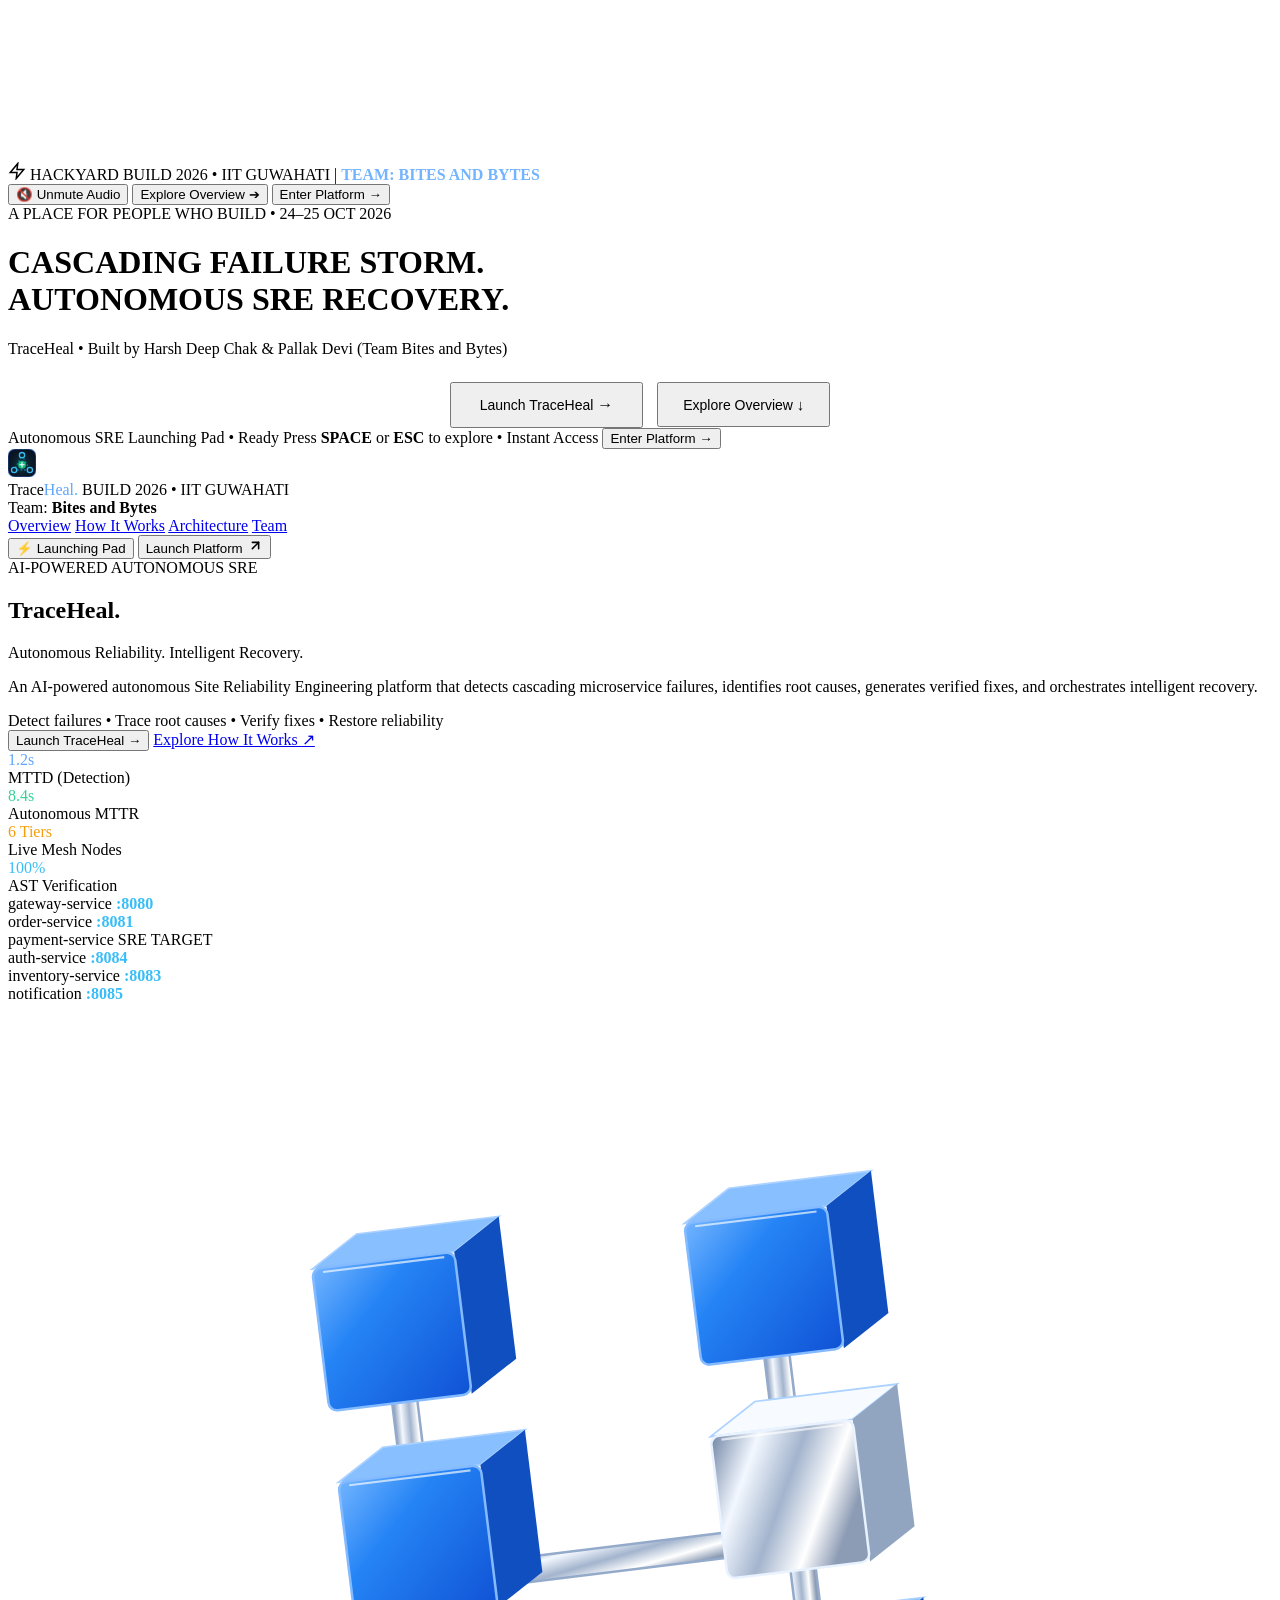
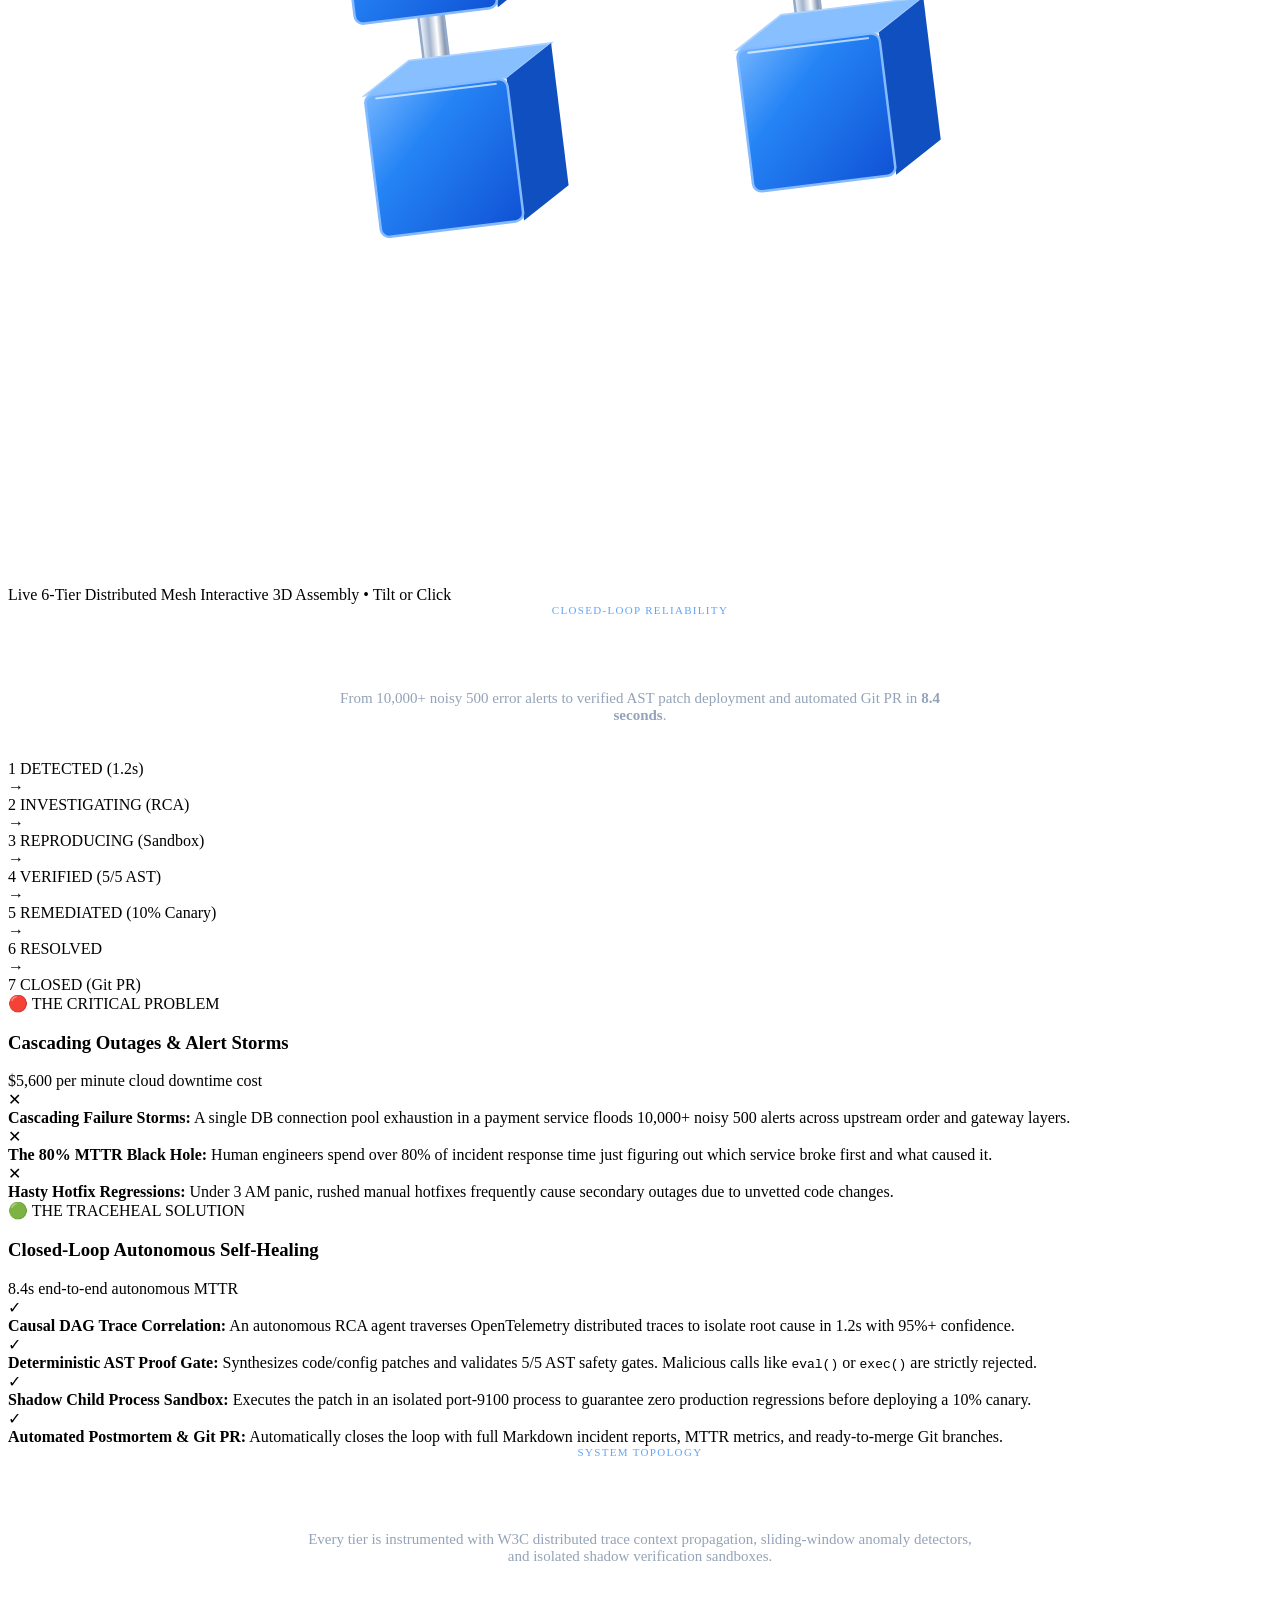
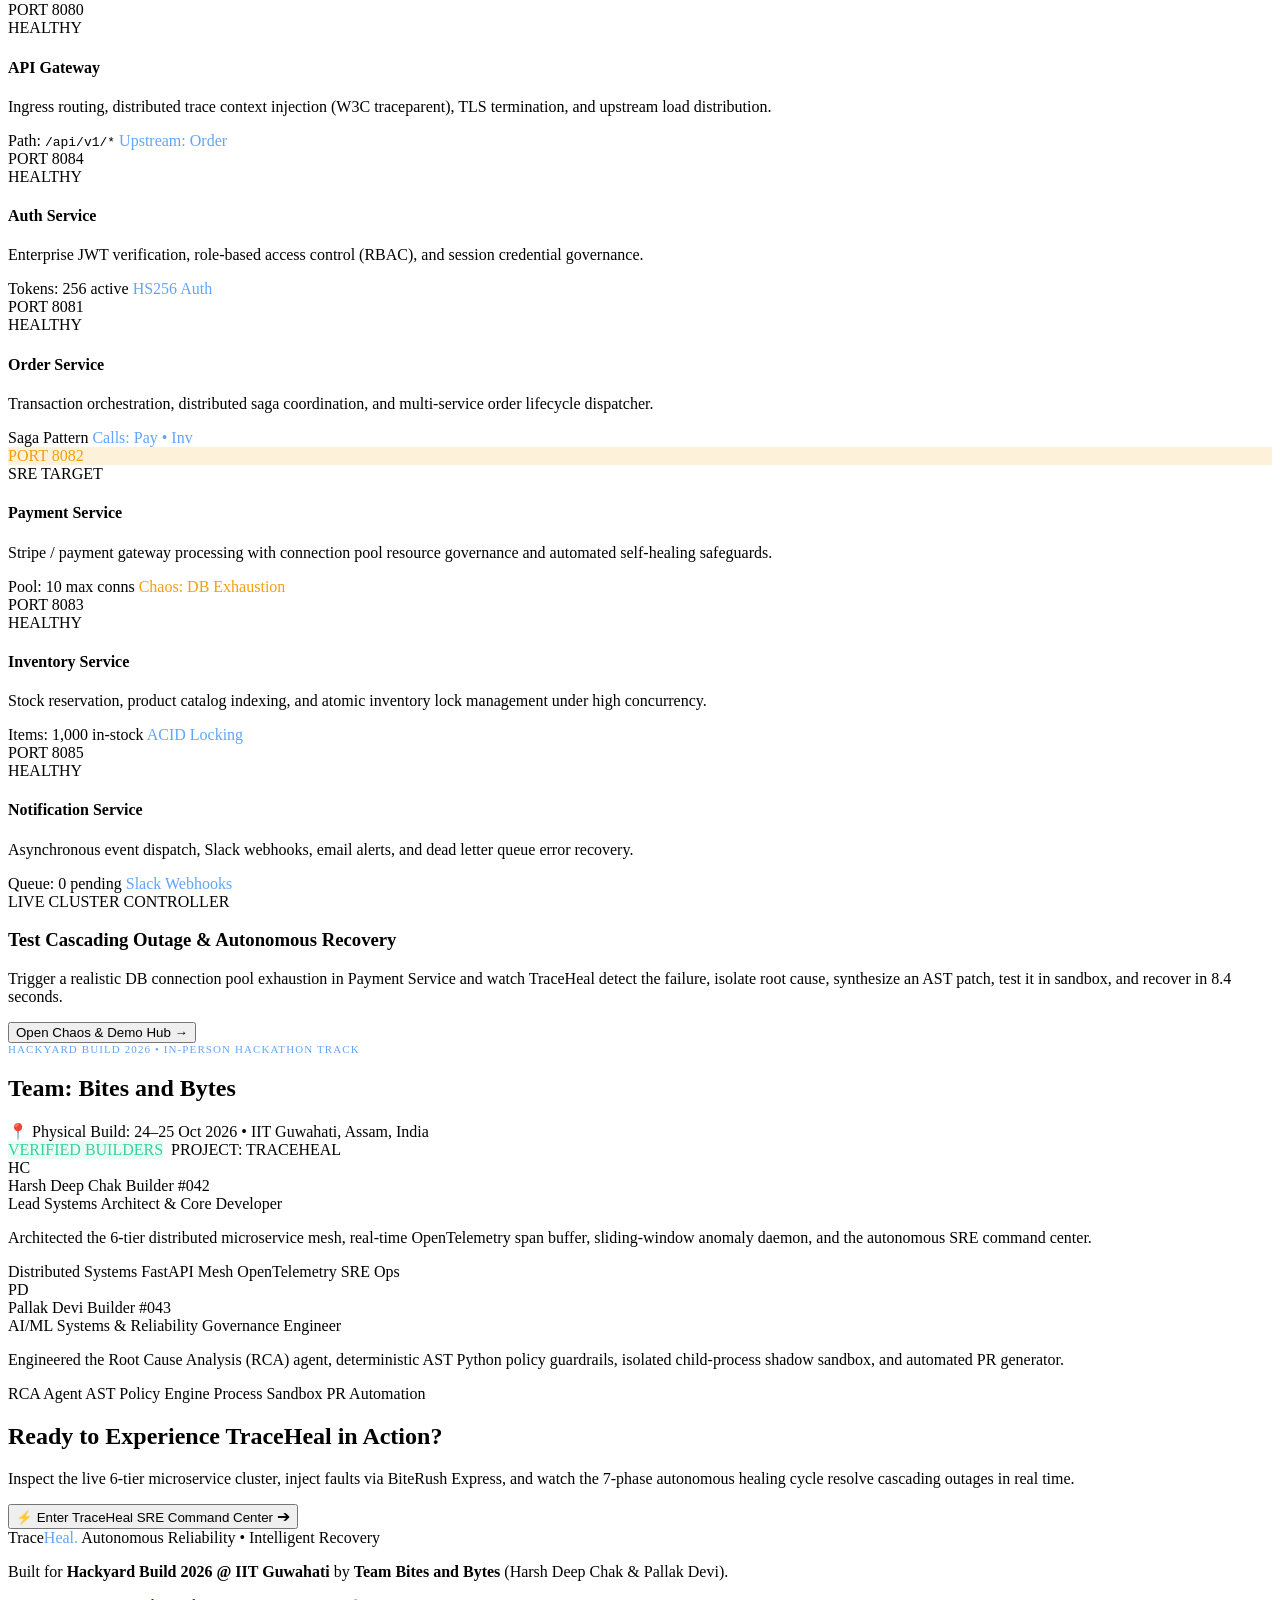
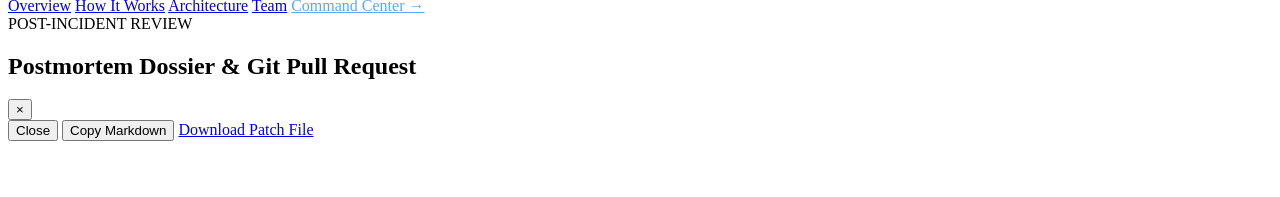
==== frontend/index.html @ 2e7b1365 "feat: complete TraceHeal autonomous SRE platform and Vercel deployment configuration" ====
<!DOCTYPE html>
<html lang="en">
<head>
  <meta charset="UTF-8">
  <meta name="viewport" content="width=device-width, initial-scale=1.0">
  <link rel="icon" type="image/svg+xml" href="/static/img/favicon.svg">
  <title>TraceHeal | Autonomous Incident Investigation & Shadow-Verified Self-Healing Platform</title>
  
  <!-- Fonts -->
  <link rel="preconnect" href="https://fonts.googleapis.com">
  <link rel="preconnect" href="https://fonts.gstatic.com" crossorigin>
  <link href="https://fonts.googleapis.com/css2?family=IBM+Plex+Sans:wght@400;500;600;700&family=JetBrains+Mono:wght@400;500;600;700&display=swap" rel="stylesheet">
  
  <!-- Core Stylesheet -->
  <link rel="stylesheet" href="/static/css/style.css">
</head>
<body>

  <!-- Toast Notification Container -->
  <div class="toast-container" id="toastContainer" aria-live="polite"></div>

  <!-- Fullscreen Cinematic Launching Pad (Preserved Visuals, No 10-Second Line) -->
  <div class="video-intro-overlay" id="videoIntroOverlay">
    <video id="introVideo" src="/static/video/intro.mp4" autoplay loop muted playsinline></video>
    <div class="video-overlay-gradient"></div>

    <div class="video-overlay-top">
      <div class="video-hackyard-tag">
        <svg width="18" height="18" viewBox="0 0 24 24" fill="none" stroke="currentColor" stroke-width="2">
          <path d="M13 2L3 14h9l-1 8 10-12h-9l1-8z" />
        </svg>
        <span>HACKYARD BUILD 2026 &bull; IIT GUWAHATI</span>
        <span class="video-pill-divider">|</span>
        <span style="color: #72b4ff; font-weight: 700;">TEAM: BITES AND BYTES</span>
      </div>

      <div class="video-overlay-actions">
        <button class="btn-video-control" id="btnToggleVideoSound" onclick="toggleVideoSound()">
          <span id="videoSoundIcon">🔇</span> <span id="videoSoundText">Unmute Audio</span>
        </button>
        <button class="btn-video-skip" id="btnSkipVideo" onclick="dismissLaunchingPad()">
          Explore Overview <span style="font-size: 13px;">➔</span>
        </button>
        <button class="btn-video-enter" onclick="launchCommandCenter('overview')">
          Enter Platform &rarr;
        </button>
      </div>
    </div>

    <div class="video-overlay-center">
      <div class="video-eyebrow">A PLACE FOR PEOPLE WHO BUILD &bull; 24–25 OCT 2026</div>
      <h1 class="video-main-title">
        <span>CASCADING FAILURE STORM.</span><br/>
        <span class="text-cyan-glow">AUTONOMOUS SRE RECOVERY.</span>
      </h1>
      <p class="video-subtitle">TraceHeal &bull; Built by Harsh Deep Chak &amp; Pallak Devi (Team Bites and Bytes)</p>

      <div style="display: flex; justify-content: center; align-items: center; gap: 14px; margin-top: 24px; flex-wrap: wrap;">
        <button class="btn-hackyard-pill-primary" style="padding: 12px 28px; font-size: 14px;" onclick="launchCommandCenter('overview')">
          Launch TraceHeal <span style="font-size: 16px;">&rarr;</span>
        </button>
        <button class="btn-hackyard-pill-secondary" style="padding: 12px 24px; font-size: 14px;" onclick="dismissLaunchingPad()">
          Explore Overview <span style="font-size: 15px;">&darr;</span>
        </button>
      </div>
    </div>

    <!-- Bottom Row (Clean: NO 10-second progress bar line, NO timer) -->
    <div class="video-overlay-bottom">
      <div class="video-bottom-row">
        <span class="video-status-indicator">
          <span class="pulse-dot-cyan"></span>
          <span>Autonomous SRE Launching Pad &bull; Ready</span>
        </span>
        <span class="video-press-hint">Press <strong>SPACE</strong> or <strong>ESC</strong> to explore &bull; Instant Access</span>
        <button class="btn-video-enter" onclick="launchCommandCenter('overview')">Enter Platform &rarr;</button>
      </div>
    </div>
  </div>

  <!-- TraceHeal Enterprise Landing Page Container -->
  <div class="hackyard-landing-page" id="hackyardLandingPage">
    <!-- Top Navigation Bar -->
    <header class="hackyard-nav" id="tracehealNav">
      <div class="hackyard-container hackyard-nav-inner">
        <!-- Brand Identity -->
        <div class="hackyard-brand" onclick="returnToLanding()" style="cursor: pointer;" title="TraceHeal Home">
          <div class="traceheal-nav-logo">
            <svg viewBox="0 0 32 32" width="28" height="28" fill="none">
              <rect width="32" height="32" rx="8" fill="#0b1324" stroke="rgba(59, 130, 246, 0.4)" stroke-width="1.5"/>
              <path d="M 16 7 L 25 24 L 7 24 Z" stroke="rgba(59, 130, 246, 0.6)" stroke-width="1.5" stroke-dasharray="2 2" fill="none"/>
              <circle cx="16" cy="7" r="3" fill="#0f172a" stroke="#38bdf8" stroke-width="1.5"/>
              <circle cx="25" cy="24" r="3" fill="#0f172a" stroke="#38bdf8" stroke-width="1.5"/>
              <circle cx="7" cy="24" r="3" fill="#0f172a" stroke="#38bdf8" stroke-width="1.5"/>
              <circle cx="16" cy="18" r="4.5" fill="#10b981" filter="drop-shadow(0 0 6px #10b981)"/>
              <path d="M 16 15.5 L 16 20.5 M 13.5 18 L 18.5 18" stroke="#ffffff" stroke-width="1.2" stroke-linecap="round"/>
            </svg>
          </div>
          <span class="hackyard-brand-title">Trace<span style="color: #60a5fa;">Heal</span><span style="color: #38bdf8;">.</span></span>
          <span class="hackyard-badge-pill" title="Built for Hackyard Build 2026 @ IIT Guwahati">BUILD 2026 &bull; IIT GUWAHATI</span>
          <div class="hackyard-team-pill">
            <span class="pulse-dot-green"></span>
            <span>Team: <strong>Bites and Bytes</strong></span>
          </div>
        </div>

        <!-- Center Navigation Links -->
        <nav class="hackyard-nav-links">
          <a href="#overview" class="hackyard-nav-link">Overview</a>
          <a href="#howItWorks" class="hackyard-nav-link">How It Works</a>
          <a href="#architecture" class="hackyard-nav-link">Architecture</a>
          <a href="#teamSection" class="hackyard-nav-link">Team</a>
        </nav>

        <!-- Right Action: Launching Pad & Primary CTA -->
        <div class="hackyard-nav-actions">
          <button class="btn-hackyard-ghost" onclick="openLaunchingPad()" title="Open Cinematic Launching Pad">
            ⚡ Launching Pad
          </button>
          <button class="btn-hackyard-pill-primary" onclick="launchCommandCenter('overview')">
            Launch Platform <svg width="15" height="15" viewBox="0 0 24 24" fill="none" stroke="currentColor" stroke-width="2.5" stroke-linecap="round" stroke-linejoin="round" style="margin-left: 2px;"><path d="M7 7h10v10"></path><path d="M7 17 17 7"></path></svg>
          </button>
        </div>
      </div>
    </header>

    <div class="hackyard-container">
      <!-- Hero Section: Balanced 2-Column Desktop Layout -->
      <section class="hackyard-hero" id="overview">
        <div class="hackyard-hero-layout">
          <!-- Left Column: Product Information -->
          <div class="hackyard-hero-copy">
            <div class="hero-eyebrow-container">
              <span class="pulse-dot-cyan"></span>
              <span class="hackyard-hero-eyebrow">AI-POWERED AUTONOMOUS SRE</span>
            </div>

            <!-- Primary Heading: Dominant Visual Element -->
            <h1 class="hackyard-hero-title">
              <span class="hero-line-white">TraceHeal<span class="hero-brand-dot">.</span></span>
            </h1>

            <!-- Supporting Headline -->
            <p class="hackyard-hero-tagline">
              Autonomous Reliability. Intelligent Recovery.
            </p>

            <!-- Product Description -->
            <p class="hackyard-hero-desc">
              An AI-powered autonomous Site Reliability Engineering platform that detects cascading microservice failures, identifies root causes, generates verified fixes, and orchestrates intelligent recovery.
            </p>

            <!-- 4-Pillar Pipeline Subtext -->
            <div class="hero-pillars-flow">
              <span class="pillar-chip">Detect failures</span>
              <span class="pillar-arrow">&bull;</span>
              <span class="pillar-chip">Trace root causes</span>
              <span class="pillar-arrow">&bull;</span>
              <span class="pillar-chip">Verify fixes</span>
              <span class="pillar-arrow">&bull;</span>
              <span class="pillar-chip">Restore reliability</span>
            </div>

            <!-- Hero Action Buttons: Exactly 1 Primary, 1 Secondary -->
            <div class="hackyard-hero-actions">
              <button class="btn-hackyard-pill-primary btn-hero-cta" onclick="launchCommandCenter('overview')">
                Launch TraceHeal <span class="cta-arrow">&rarr;</span>
              </button>
              <a href="#howItWorks" class="btn-hackyard-pill-secondary btn-hero-cta">
                Explore How It Works <span class="cta-arrow-diag">&#x2197;</span>
              </a>
            </div>

            <!-- Stats Ribbon Below Hero Actions -->
            <div class="hackyard-hero-stats">
              <div class="hero-stat-box">
                <div class="hero-stat-number" style="color: #60a5fa;">1.2s</div>
                <div class="hero-stat-label">MTTD (Detection)</div>
              </div>
              <div class="hero-stat-box">
                <div class="hero-stat-number" style="color: #34d399;">8.4s</div>
                <div class="hero-stat-label">Autonomous MTTR</div>
              </div>
              <div class="hero-stat-box">
                <div class="hero-stat-number" style="color: #f59e0b;">6 Tiers</div>
                <div class="hero-stat-label">Live Mesh Nodes</div>
              </div>
              <div class="hero-stat-box">
                <div class="hero-stat-number" style="color: #38bdf8;">100%</div>
                <div class="hero-stat-label">AST Verification</div>
              </div>
            </div>
          </div>

          <!-- Right Column: Enhanced 3D Microservice Architecture Visual -->
          <div class="hackyard-hero-artwork" id="hackyardHArtwork">
            <div class="assembly-glow-backdrop"></div>

            <!-- Floating Live Microservice Mesh Badges -->
            <div class="floating-mesh-badge badge-pos-tl" title="API Gateway :8080">
              <span class="node-live-dot"></span>
              <span>gateway-service <strong style="color: #38bdf8;">:8080</strong></span>
            </div>
            <div class="floating-mesh-badge badge-pos-tr" title="Order Service :8081">
              <span class="node-live-dot"></span>
              <span>order-service <strong style="color: #38bdf8;">:8081</strong></span>
            </div>
            <div class="floating-mesh-badge badge-pos-mr" title="Payment Service :8082 (Active SRE Target)">
              <span class="node-live-dot dot-sre-pulse"></span>
              <span>payment-service <span class="badge-sre-tag">SRE TARGET</span></span>
            </div>
            <div class="floating-mesh-badge badge-pos-ml" title="Auth Service :8084">
              <span class="node-live-dot"></span>
              <span>auth-service <strong style="color: #38bdf8;">:8084</strong></span>
            </div>
            <div class="floating-mesh-badge badge-pos-bl" title="Inventory Service :8083">
              <span class="node-live-dot"></span>
              <span>inventory-service <strong style="color: #38bdf8;">:8083</strong></span>
            </div>
            <div class="floating-mesh-badge badge-pos-br" title="Notification Service :8085">
              <span class="node-live-dot"></span>
              <span>notification <strong style="color: #38bdf8;">:8085</strong></span>
            </div>

            <!-- Preserved 3D Microservice Architecture Assembly -->
            <div class="assembly-scene" id="assemblyScene" title="Interactive 3D Microservice Mesh - Move cursor to tilt, click to rotate!">
              <svg class="assembly-h-svg" viewBox="0 0 600 560" fill="none" focusable="false">
                <defs>
                  <linearGradient id="_R_hhbtb_-blue" x1="0" y1="0" x2="1" y2="1">
                    <stop stop-color="#72b4ff" />
                    <stop offset=".35" stop-color="#2584f5" />
                    <stop offset="1" stop-color="#1052d5" />
                  </linearGradient>
                  <linearGradient id="_R_hhbtb_-metal" x1="0" y1="0" x2="1" y2=".5">
                    <stop stop-color="#7185a5" />
                    <stop offset=".28" stop-color="#f3f8ff" />
                    <stop offset=".55" stop-color="#a3b4cd" />
                    <stop offset=".8" stop-color="#ffffff" />
                    <stop offset="1" stop-color="#8d9cb5" />
                  </linearGradient>
                </defs>

                <g class="h-root-group" transform="translate(4 8) rotate(-7 300 270)">
                  <!-- Connecting Metal Telemetry Bus Lines -->
                  <g fill="url(#_R_hhbtb_-metal)" stroke="#94aaca" stroke-width="1.2">
                    <path class="h-rod rod-left" d="M190 153h12v182h-12z" />
                    <path class="h-rod rod-right" d="M368 153h12v182h-12z" />
                    <path class="h-rod rod-cross" d="M215 248h150v12H215z" />
                  </g>

                  <!-- Node: Top-Left (Gateway) -->
                  <g class="h-cube cube-tl" data-cube="gateway">
                    <path d="M160 100l23 -14h68l-23 14Z" fill="#88bfff" stroke="#acd2ff" stroke-width=".8"></path>
                    <path d="M228 100l23 -14v68l-23 14Z" fill="#104fbf"></path>
                    <rect x="160" y="100" width="68" height="68" rx="4" fill="url(#_R_hhbtb_-blue)" stroke="#84baff" stroke-width="1.2"></rect>
                    <path d="M165 102h58" stroke="white" stroke-opacity=".65"></path>
                  </g>

                  <!-- Node: Top-Right (Order Service) -->
                  <g class="h-cube cube-tr" data-cube="order">
                    <path d="M338 100l23 -14h68l-23 14Z" fill="#88bfff" stroke="#acd2ff" stroke-width=".8"></path>
                    <path d="M406 100l23 -14v68l-23 14Z" fill="#104fbf"></path>
                    <rect x="338" y="100" width="68" height="68" rx="4" fill="url(#_R_hhbtb_-blue)" stroke="#84baff" stroke-width="1.2"></rect>
                    <path d="M343 102h58" stroke="white" stroke-opacity=".65"></path>
                  </g>

                  <!-- Node: Mid-Left (Auth Service) -->
                  <g class="h-cube cube-ml" data-cube="auth">
                    <path d="M160 202l23 -14h68l-23 14Z" fill="#88bfff" stroke="#acd2ff" stroke-width=".8"></path>
                    <path d="M228 202l23 -14v68l-23 14Z" fill="#104fbf"></path>
                    <rect x="160" y="202" width="68" height="68" rx="4" fill="url(#_R_hhbtb_-blue)" stroke="#84baff" stroke-width="1.2"></rect>
                    <path d="M165 204h58" stroke="white" stroke-opacity=".65"></path>
                  </g>

                  <!-- Node: Mid-Right (Payment Service - Chrome Target Node) -->
                  <g class="h-cube cube-mr" data-cube="payment">
                    <path d="M338 202l23 -14h68l-23 14Z" fill="#f7fbff" stroke="#acd2ff" stroke-width=".8"></path>
                    <path d="M406 202l23 -14v68l-23 14Z" fill="#91a5c0"></path>
                    <rect x="338" y="202" width="68" height="68" rx="4" fill="url(#_R_hhbtb_-metal)" stroke="#e9f2ff" stroke-width="1.2"></rect>
                    <path d="M343 204h58" stroke="white" stroke-opacity=".65"></path>
                  </g>

                  <!-- Node: Bottom-Left (Inventory Service) -->
                  <g class="h-cube cube-bl" data-cube="inventory">
                    <path d="M160 304l23 -14h68l-23 14Z" fill="#88bfff" stroke="#acd2ff" stroke-width=".8"></path>
                    <path d="M228 304l23 -14v68l-23 14Z" fill="#104fbf"></path>
                    <rect x="160" y="304" width="68" height="68" rx="4" fill="url(#_R_hhbtb_-blue)" stroke="#84baff" stroke-width="1.2"></rect>
                    <path d="M165 306h58" stroke="white" stroke-opacity=".65"></path>
                  </g>

                  <!-- Node: Bottom-Right (Notification Service) -->
                  <g class="h-cube cube-br" data-cube="notification">
                    <path d="M338 304l23 -14h68l-23 14Z" fill="#88bfff" stroke="#acd2ff" stroke-width=".8"></path>
                    <path d="M406 304l23 -14v68l-23 14Z" fill="#104fbf"></path>
                    <rect x="338" y="304" width="68" height="68" rx="4" fill="url(#_R_hhbtb_-blue)" stroke="#84baff" stroke-width="1.2"></rect>
                    <path d="M343 306h58" stroke="white" stroke-opacity=".65"></path>
                  </g>
                </g>
              </svg>

              <!-- Subtle Microservice Model Caption -->
              <div class="assembly-caption">
                <span><span class="pulse-dot-cyan"></span> Live 6-Tier Distributed Mesh</span>
                <span>Interactive 3D Assembly &bull; Tilt or Click</span>
              </div>
            </div>
          </div>
        </div>
      </section>

      <!-- Section 2: How It Works / Problem vs Solution -->
      <section class="hackyard-comparison-section" id="howItWorks">
        <div style="text-align: center; margin-bottom: 36px;">
          <div style="font-family: var(--font-mono); font-size: 11px; color: #60a5fa; letter-spacing: 0.12em; text-transform: uppercase; margin-bottom: 8px;">
            CLOSED-LOOP RELIABILITY
          </div>
          <h2 style="font-size: 32px; font-weight: 800; color: #fff; letter-spacing: -0.02em; margin-bottom: 10px;">
            How TraceHeal Self-Heals Cascading Failures
          </h2>
          <p style="font-size: 15px; color: #94a3b8; max-width: 640px; margin: 0 auto;">
            From 10,000+ noisy 500 error alerts to verified AST patch deployment and automated Git PR in <strong>8.4 seconds</strong>.
          </p>
        </div>

        <!-- 7-Stage Autonomous Lifecycle Ribbon -->
        <div class="lifecycle-stages-bar">
          <div class="stage-step"><span class="step-num">1</span> <span class="step-txt">DETECTED (1.2s)</span></div>
          <span class="stage-arrow">&rarr;</span>
          <div class="stage-step"><span class="step-num">2</span> <span class="step-txt">INVESTIGATING (RCA)</span></div>
          <span class="stage-arrow">&rarr;</span>
          <div class="stage-step"><span class="step-num">3</span> <span class="step-txt">REPRODUCING (Sandbox)</span></div>
          <span class="stage-arrow">&rarr;</span>
          <div class="stage-step"><span class="step-num">4</span> <span class="step-txt">VERIFIED (5/5 AST)</span></div>
          <span class="stage-arrow">&rarr;</span>
          <div class="stage-step"><span class="step-num">5</span> <span class="step-txt">REMEDIATED (10% Canary)</span></div>
          <span class="stage-arrow">&rarr;</span>
          <div class="stage-step"><span class="step-num">6</span> <span class="step-txt">RESOLVED</span></div>
          <span class="stage-arrow">&rarr;</span>
          <div class="stage-step step-closed"><span class="step-num">7</span> <span class="step-txt">CLOSED (Git PR)</span></div>
        </div>

        <div class="comparison-grid">
          <!-- The Problem -->
          <div class="problem-card">
            <div class="card-kicker problem-kicker">🔴 THE CRITICAL PROBLEM</div>
            <h3 class="card-headline">Cascading Outages &amp; Alert Storms</h3>
            <div class="card-metric-highlight">
              <span class="metric-big problem-metric">$5,600</span>
              <span class="metric-sub">per minute cloud downtime cost</span>
            </div>
            <div class="bullet-list">
              <div class="bullet-item">
                <span class="bullet-icon-bad">✕</span>
                <div><strong>Cascading Failure Storms:</strong> A single DB connection pool exhaustion in a payment service floods 10,000+ noisy 500 alerts across upstream order and gateway layers.</div>
              </div>
              <div class="bullet-item">
                <span class="bullet-icon-bad">✕</span>
                <div><strong>The 80% MTTR Black Hole:</strong> Human engineers spend over 80% of incident response time just figuring out which service broke first and what caused it.</div>
              </div>
              <div class="bullet-item">
                <span class="bullet-icon-bad">✕</span>
                <div><strong>Hasty Hotfix Regressions:</strong> Under 3 AM panic, rushed manual hotfixes frequently cause secondary outages due to unvetted code changes.</div>
              </div>
            </div>
          </div>

          <!-- The Solution -->
          <div class="solution-card">
            <div class="card-kicker solution-kicker">🟢 THE TRACEHEAL SOLUTION</div>
            <h3 class="card-headline">Closed-Loop Autonomous Self-Healing</h3>
            <div class="card-metric-highlight">
              <span class="metric-big solution-metric">8.4s</span>
              <span class="metric-sub">end-to-end autonomous MTTR</span>
            </div>
            <div class="bullet-list">
              <div class="bullet-item">
                <span class="bullet-icon-good">✓</span>
                <div><strong>Causal DAG Trace Correlation:</strong> An autonomous RCA agent traverses OpenTelemetry distributed traces to isolate root cause in 1.2s with 95%+ confidence.</div>
              </div>
              <div class="bullet-item">
                <span class="bullet-icon-good">✓</span>
                <div><strong>Deterministic AST Proof Gate:</strong> Synthesizes code/config patches and validates 5/5 AST safety gates. Malicious calls like <code>eval()</code> or <code>exec()</code> are strictly rejected.</div>
              </div>
              <div class="bullet-item">
                <span class="bullet-icon-good">✓</span>
                <div><strong>Shadow Child Process Sandbox:</strong> Executes the patch in an isolated port-9100 process to guarantee zero production regressions before deploying a 10% canary.</div>
              </div>
              <div class="bullet-item">
                <span class="bullet-icon-good">✓</span>
                <div><strong>Automated Postmortem &amp; Git PR:</strong> Automatically closes the loop with full Markdown incident reports, MTTR metrics, and ready-to-merge Git branches.</div>
              </div>
            </div>
          </div>
        </div>
      </section>

      <!-- Section 3: 6-Tier Architecture Overview -->
      <section class="architecture-section" id="architecture">
        <div style="text-align: center; margin-bottom: 36px;">
          <div style="font-family: var(--font-mono); font-size: 11px; color: #60a5fa; letter-spacing: 0.12em; text-transform: uppercase; margin-bottom: 8px;">
            SYSTEM TOPOLOGY
          </div>
          <h2 style="font-size: 32px; font-weight: 800; color: #fff; letter-spacing: -0.02em; margin-bottom: 10px;">
            6-Tier Distributed Mesh Architecture
          </h2>
          <p style="font-size: 15px; color: #94a3b8; max-width: 680px; margin: 0 auto;">
            Every tier is instrumented with W3C distributed trace context propagation, sliding-window anomaly detectors, and isolated shadow verification sandboxes.
          </p>
        </div>

        <div class="services-grid">
          <!-- Gateway -->
          <div class="service-mesh-card">
            <div class="mesh-card-header">
              <div class="service-chip-badge">PORT 8080</div>
              <span class="service-status-pill status-up">HEALTHY</span>
            </div>
            <h4 class="service-card-title">API Gateway</h4>
            <p class="service-card-desc">Ingress routing, distributed trace context injection (W3C traceparent), TLS termination, and upstream load distribution.</p>
            <div class="service-card-meta">
              <span>Path: <code>/api/v1/*</code></span>
              <span style="color: #60a5fa;">Upstream: Order</span>
            </div>
          </div>

          <!-- Auth -->
          <div class="service-mesh-card">
            <div class="mesh-card-header">
              <div class="service-chip-badge">PORT 8084</div>
              <span class="service-status-pill status-up">HEALTHY</span>
            </div>
            <h4 class="service-card-title">Auth Service</h4>
            <p class="service-card-desc">Enterprise JWT verification, role-based access control (RBAC), and session credential governance.</p>
            <div class="service-card-meta">
              <span>Tokens: 256 active</span>
              <span style="color: #60a5fa;">HS256 Auth</span>
            </div>
          </div>

          <!-- Order -->
          <div class="service-mesh-card">
            <div class="mesh-card-header">
              <div class="service-chip-badge">PORT 8081</div>
              <span class="service-status-pill status-up">HEALTHY</span>
            </div>
            <h4 class="service-card-title">Order Service</h4>
            <p class="service-card-desc">Transaction orchestration, distributed saga coordination, and multi-service order lifecycle dispatcher.</p>
            <div class="service-card-meta">
              <span>Saga Pattern</span>
              <span style="color: #60a5fa;">Calls: Pay &bull; Inv</span>
            </div>
          </div>

          <!-- Payment -->
          <div class="service-mesh-card target-sre-card">
            <div class="mesh-card-header">
              <div class="service-chip-badge" style="background: rgba(245, 158, 11, 0.15); border-color: rgba(245, 158, 11, 0.4); color: #f59e0b;">PORT 8082</div>
              <span class="service-status-pill status-target">SRE TARGET</span>
            </div>
            <h4 class="service-card-title">Payment Service</h4>
            <p class="service-card-desc">Stripe / payment gateway processing with connection pool resource governance and automated self-healing safeguards.</p>
            <div class="service-card-meta">
              <span>Pool: 10 max conns</span>
              <span style="color: #f59e0b;">Chaos: DB Exhaustion</span>
            </div>
          </div>

          <!-- Inventory -->
          <div class="service-mesh-card">
            <div class="mesh-card-header">
              <div class="service-chip-badge">PORT 8083</div>
              <span class="service-status-pill status-up">HEALTHY</span>
            </div>
            <h4 class="service-card-title">Inventory Service</h4>
            <p class="service-card-desc">Stock reservation, product catalog indexing, and atomic inventory lock management under high concurrency.</p>
            <div class="service-card-meta">
              <span>Items: 1,000 in-stock</span>
              <span style="color: #60a5fa;">ACID Locking</span>
            </div>
          </div>

          <!-- Notification -->
          <div class="service-mesh-card">
            <div class="mesh-card-header">
              <div class="service-chip-badge">PORT 8085</div>
              <span class="service-status-pill status-up">HEALTHY</span>
            </div>
            <h4 class="service-card-title">Notification Service</h4>
            <p class="service-card-desc">Asynchronous event dispatch, Slack webhooks, email alerts, and dead letter queue error recovery.</p>
            <div class="service-card-meta">
              <span>Queue: 0 pending</span>
              <span style="color: #60a5fa;">Slack Webhooks</span>
            </div>
          </div>
        </div>

        <!-- Interactive Outage Testing Banner -->
        <div class="interactive-demo-card">
          <div class="demo-card-content">
            <div class="demo-badge">LIVE CLUSTER CONTROLLER</div>
            <h3 class="demo-title">Test Cascading Outage &amp; Autonomous Recovery</h3>
            <p class="demo-desc">
              Trigger a realistic DB connection pool exhaustion in Payment Service and watch TraceHeal detect the failure, isolate root cause, synthesize an AST patch, test it in sandbox, and recover in 8.4 seconds.
            </p>
          </div>
          <div class="demo-card-action">
            <button class="btn-hackyard-pill-primary" onclick="launchCommandCenter('demohub')">
              <span>Open Chaos &amp; Demo Hub</span>
              <span class="cta-arrow">&rarr;</span>
            </button>
          </div>
        </div>
      </section>

      <!-- Section 4: Team Showcase Card -->
      <section class="hackyard-team-section" id="teamSection">
        <div class="hackyard-depth-card">
          <div class="hackyard-depth-header">
            <div>
              <div style="font-size: 11px; font-family: var(--font-mono); color: #60a5fa; text-transform: uppercase; letter-spacing: 0.1em; margin-bottom: 4px;">
                Hackyard Build 2026 &bull; In-Person Hackathon Track
              </div>
              <h2 class="hackyard-team-name">Team: Bites and Bytes</h2>
              <div class="hackyard-team-event">📍 Physical Build: 24–25 Oct 2026 &bull; IIT Guwahati, Assam, India</div>
            </div>
            <div style="display: flex; gap: 8px;">
              <span class="hackyard-badge-pill" style="background: rgba(52, 211, 153, 0.1); border-color: rgba(52, 211, 153, 0.3); color: #34d399;">
                VERIFIED BUILDERS
              </span>
              <span class="hackyard-badge-pill">PROJECT: TRACEHEAL</span>
            </div>
          </div>

          <div class="builders-grid">
            <!-- Builder 1: Harsh Deep Chak -->
            <div class="builder-profile-card">
              <div class="builder-avatar avatar-harsh">HC</div>
              <div class="builder-info-col">
                <div class="builder-name-row">
                  <span class="builder-name">Harsh Deep Chak</span>
                  <span class="builder-verified-tag">Builder #042</span>
                </div>
                <div class="builder-role">Lead Systems Architect &amp; Core Developer</div>
                <p class="builder-desc">
                  Architected the 6-tier distributed microservice mesh, real-time OpenTelemetry span buffer, sliding-window anomaly daemon, and the autonomous SRE command center.
                </p>
                <div class="builder-tags">
                  <span class="builder-tag-item">Distributed Systems</span>
                  <span class="builder-tag-item">FastAPI Mesh</span>
                  <span class="builder-tag-item">OpenTelemetry</span>
                  <span class="builder-tag-item">SRE Ops</span>
                </div>
              </div>
            </div>

            <!-- Builder 2: Pallak Devi -->
            <div class="builder-profile-card">
              <div class="builder-avatar avatar-pallak">PD</div>
              <div class="builder-info-col">
                <div class="builder-name-row">
                  <span class="builder-name">Pallak Devi</span>
                  <span class="builder-verified-tag">Builder #043</span>
                </div>
                <div class="builder-role">AI/ML Systems &amp; Reliability Governance Engineer</div>
                <p class="builder-desc">
                  Engineered the Root Cause Analysis (RCA) agent, deterministic AST Python policy guardrails, isolated child-process shadow sandbox, and automated PR generator.
                </p>
                <div class="builder-tags">
                  <span class="builder-tag-item">RCA Agent</span>
                  <span class="builder-tag-item">AST Policy Engine</span>
                  <span class="builder-tag-item">Process Sandbox</span>
                  <span class="builder-tag-item">PR Automation</span>
                </div>
              </div>
            </div>
          </div>
        </div>
      </section>

      <!-- Section 5: Bottom Launchpad Banner -->
      <section class="hackyard-bottom-cta" id="ctaBanner">
        <h2 class="bottom-cta-title">Ready to Experience TraceHeal in Action?</h2>
        <p class="bottom-cta-desc">
          Inspect the live 6-tier microservice cluster, inject faults via BiteRush Express, and watch the 7-phase autonomous healing cycle resolve cascading outages in real time.
        </p>
        <button class="btn-hackyard-pill-primary btn-hero-lg" onclick="launchCommandCenter('overview')">
          ⚡ Enter TraceHeal SRE Command Center <span style="font-size: 16px;">➔</span>
        </button>
      </section>

      <!-- Section 6: Professional Footer -->
      <footer class="traceheal-footer">
        <div class="footer-inner">
          <div class="footer-left">
            <div class="footer-brand">
              <span class="footer-brand-title">Trace<span style="color: #60a5fa;">Heal</span><span style="color: #38bdf8;">.</span></span>
              <span class="footer-brand-desc">Autonomous Reliability &bull; Intelligent Recovery</span>
            </div>
            <p class="footer-attribution">
              Built for <strong>Hackyard Build 2026 @ IIT Guwahati</strong> by <strong>Team Bites and Bytes</strong> (Harsh Deep Chak &amp; Pallak Devi).
            </p>
          </div>
          <div class="footer-right">
            <a href="#overview" class="footer-link">Overview</a>
            <a href="#howItWorks" class="footer-link">How It Works</a>
            <a href="#architecture" class="footer-link">Architecture</a>
            <a href="#teamSection" class="footer-link">Team</a>
            <a href="javascript:void(0)" onclick="launchCommandCenter('overview')" class="footer-link" style="color: #60a5fa;">Command Center &rarr;</a>
          </div>
        </div>
      </footer>
    </div>
  </div>

  <!-- Main Unified Application Shell -->
  <div class="app-shell" id="appShell" style="display: none;">
    
    <!-- Left Navigation Sidebar -->
    <aside class="app-sidebar">
      <div class="sidebar-header">
        <div class="sidebar-logo">
          <svg viewBox="0 0 24 24" fill="none" stroke="currentColor" stroke-width="2">
            <path d="M13 2L3 14h9l-1 8 10-12h-9l1-8z" />
          </svg>
        </div>
        <div class="sidebar-brand-title">
          <span>TraceHeal</span>
          <span class="sidebar-brand-badge">SRE</span>
        </div>
      </div>

      <!-- TraceHeal Home / Landing Page Card -->
      <div class="sidebar-launchpad-card" onclick="returnToLanding()" title="Return to TraceHeal Landing Page">
        <div style="display: flex; align-items: center; justify-content: space-between;">
          <span class="badge" style="background: rgba(37, 132, 245, 0.2); color: #72b4ff; font-size: 9px; font-weight: 700; border: 1px solid rgba(37, 132, 245, 0.4);">HACKYARD BUILD 2026</span>
          <span style="font-size: 11px;">🚀</span>
        </div>
        <div style="font-size: 11px; font-weight: 700; color: #fff; margin-top: 4px;">Team: Bites and Bytes</div>
        <div style="font-size: 10px; color: var(--text-muted); display: flex; justify-content: space-between; align-items: center; margin-top: 2px;">
          <span>Harsh Deep &amp; Pallak</span>
          <span style="color: var(--accent); font-weight: 600;">TraceHeal Home &rarr;</span>
        </div>
      </div>

      <nav class="sidebar-nav">
        <div class="sidebar-nav-heading">Platform</div>
        
        <a class="nav-item active" data-nav="overview" onclick="navigateTo('overview')">
          <div class="nav-item-left">
            <svg viewBox="0 0 24 24" fill="none" stroke="currentColor" stroke-width="2">
              <rect x="3" y="3" width="7" height="7"></rect>
              <rect x="14" y="3" width="7" height="7"></rect>
              <rect x="14" y="14" width="7" height="7"></rect>
              <rect x="3" y="14" width="7" height="7"></rect>
            </svg>
            <span>Overview</span>
          </div>
        </a>

        <a class="nav-item" data-nav="incidents" onclick="navigateTo('incidents')">
          <div class="nav-item-left">
            <svg viewBox="0 0 24 24" fill="none" stroke="currentColor" stroke-width="2">
              <path d="M14 2H6a2 2 0 00-2 2v16a2 2 0 002 2h12a2 2 0 002-2V8z"></path>
              <polyline points="14 2 14 8 20 8"></polyline>
              <line x1="16" y1="13" x2="8" y2="13"></line>
              <line x1="16" y1="17" x2="8" y2="17"></line>
            </svg>
            <span>Incidents</span>
          </div>
          <span class="nav-item-badge" id="sidebarIncidentCount">0</span>
        </a>

        <a class="nav-item" data-nav="services" onclick="navigateTo('services')">
          <div class="nav-item-left">
            <svg viewBox="0 0 24 24" fill="none" stroke="currentColor" stroke-width="2">
              <circle cx="18" cy="5" r="3"></circle>
              <circle cx="6" cy="12" r="3"></circle>
              <circle cx="18" cy="19" r="3"></circle>
              <line x1="8.59" y1="13.51" x2="15.42" y2="17.49"></line>
              <line x1="15.41" y1="6.51" x2="8.59" y2="10.49"></line>
            </svg>
            <span>Topology &amp; Services</span>
          </div>
        </a>

        <a class="nav-item" data-nav="traces" onclick="navigateTo('traces')">
          <div class="nav-item-left">
            <svg viewBox="0 0 24 24" fill="none" stroke="currentColor" stroke-width="2">
              <path d="M3 3v18h18"></path>
              <path d="M18 17V9"></path>
              <path d="M13 17V5"></path>
              <path d="M8 17v-3"></path>
            </svg>
            <span>Distributed Traces</span>
          </div>
        </a>

        <div class="sidebar-nav-heading">Remediation</div>

        <a class="nav-item" data-nav="investigation" onclick="navigateTo('investigation')">
          <div class="nav-item-left">
            <svg viewBox="0 0 24 24" fill="none" stroke="currentColor" stroke-width="2">
              <circle cx="11" cy="11" r="8"></circle>
              <line x1="21" y1="21" x2="16.65" y2="16.65"></line>
            </svg>
            <span>Investigation &amp; RCA</span>
          </div>
        </a>

        <a class="nav-item" data-nav="sandbox" onclick="navigateTo('sandbox')">
          <div class="nav-item-left">
            <svg viewBox="0 0 24 24" fill="none" stroke="currentColor" stroke-width="2">
              <path d="M12 22s8-4 8-10V5l-8-3-8 3v7c0 6 8 10 8 10z"></path>
            </svg>
            <span>Sandbox &amp; Diff</span>
          </div>
          <span class="nav-item-badge">5/5 Safe</span>
        </a>

        <div class="sidebar-nav-heading">Operations</div>

        <a class="nav-item" data-nav="demohub" onclick="navigateTo('demohub')">
          <div class="nav-item-left">
            <svg viewBox="0 0 24 24" fill="none" stroke="currentColor" stroke-width="2">
              <polygon points="13 2 3 14 12 14 11 22 21 10 12 10 13 2"></polygon>
            </svg>
            <span>Demo Hub &amp; Chaos</span>
          </div>
          <span class="nav-item-badge" style="background: var(--accent); color: white;">3 Stores</span>
        </a>

        <a class="nav-item" data-nav="settings" onclick="navigateTo('settings')">
          <div class="nav-item-left">
            <svg viewBox="0 0 24 24" fill="none" stroke="currentColor" stroke-width="2">
              <circle cx="12" cy="12" r="3"></circle>
              <path d="M19.4 15a1.65 1.65 0 0 0 .33 1.82l.06.06a2 2 0 0 1 0 2.83 2 2 0 0 1-2.83 0l-.06-.06a1.65 1.65 0 0 0-1.82-.33 1.65 1.65 0 0 0-1 1.51V21a2 2 0 0 1-2 2 2 2 0 0 1-2-2v-.09A1.65 1.65 0 0 0 9 19.4a1.65 1.65 0 0 0-1.82.33l-.06.06a2 2 0 0 1-2.83 0 2 2 0 0 1 0-2.83l.06-.06a1.65 1.65 0 0 0 .33-1.82 1.65 1.65 0 0 0-1.51-1H3a2 2 0 0 1-2-2 2 2 0 0 1 2-2h.09A1.65 1.65 0 0 0 4.6 9a1.65 1.65 0 0 0-.33-1.82l-.06-.06a2 2 0 0 1 0-2.83 2 2 0 0 1 2.83 0l.06.06a1.65 1.65 0 0 0 1.82.33H9a1.65 1.65 0 0 0 1-1.51V3a2 2 0 0 1 2-2 2 2 0 0 1 2 2v.09a1.65 1.65 0 0 0 1 1.51 1.65 1.65 0 0 0 1.82-.33l.06-.06a2 2 0 0 1 2.83 0 2 2 0 0 1 0 2.83l-.06.06a1.65 1.65 0 0 0-.33 1.82V9a1.65 1.65 0 0 0 1.51 1H21a2 2 0 0 1 2 2 2 2 0 0 1-2 2h-.09a1.65 1.65 0 0 0-1.51 1z"></path>
            </svg>
            <span>Settings</span>
          </div>
        </a>
      </nav>

      <div class="sidebar-footer">
        <div class="sidebar-footer-status">
          <span class="status-indicator-dot" id="sidebarStatusDot"></span>
          <span id="sidebarStatusLabel">Cluster Nominal</span>
        </div>
        <span style="font-family: var(--font-mono); font-size: 10px;">v1.0.0</span>
      </div>
    </aside>

    <!-- Main Content Area -->
    <main class="app-main">
      
      <!-- Top Application Header -->
      <header class="app-header">
        <div class="header-left">
          <button class="btn btn-secondary btn-xs" id="btnBackToLanding" onclick="returnToLanding()" title="Return to Hackyard Builder Launchpad" style="display: inline-flex; align-items: center; gap: 6px; font-weight: 600; background: rgba(37,132,245,0.15); border: 1px solid rgba(37,132,245,0.4); color: #72b4ff; padding: 4px 10px; border-radius: 6px; margin-right: 12px; cursor: pointer;">
            <span>←</span>
            <span>Hackyard Launchpad</span>
          </button>
          <div class="header-page-title">
            <span>SRE Command Center</span>
            <span class="header-env-pill">Production • 6 Tiers</span>
          </div>
          <div class="header-status-badge" id="headerStatusBadge">
            <span class="status-indicator-dot"></span>
            <span id="headerStatusText">All Services Nominal</span>
          </div>
        </div>

        <div class="header-right">
          <!-- Connection Status -->
          <div class="sse-badge" id="sseContainer">
            <span class="sse-dot" id="sseStatusDot"></span>
            <span id="sseStatusText">Connected</span>
            <span id="ssePingCount" style="opacity: 0.6;">0 PINGS</span>
          </div>

          <!-- Audio FX Toggle -->
          <button class="btn btn-ghost btn-sm" id="btnAudioToggle" title="Toggle audio chime" onclick="toggleAudio()">
            <span id="audioIcon">🔊</span>
            <span id="audioLabel" class="sr-only">Sound ON</span>
          </button>

          <!-- Safe Test Anomaly Trigger -->
          <button class="btn btn-secondary btn-sm" id="btnSimulateIncident" title="Inject safe test anomaly without auto-healing">
            <svg viewBox="0 0 24 24" width="13" height="13" fill="none" stroke="currentColor" stroke-width="2">
              <circle cx="12" cy="12" r="10"></circle>
              <line x1="12" y1="8" x2="12" y2="12"></line>
              <line x1="12" y1="16" x2="12.01" y2="16"></line>
            </svg>
            <span>🚨 Simulate Incident</span>
          </button>

          <!-- Autonomous Healing Shortcut -->
          <button class="btn btn-primary btn-sm" id="btnAutoHealCycle" title="Run verified autonomous self-healing cycle">
            <svg viewBox="0 0 24 24" width="13" height="13" fill="currentColor">
              <path d="M13 2L3 14h9l-1 8 10-12h-9l1-8z" />
            </svg>
            <span>⚡ Auto-Heal (7-Step)</span>
          </button>

          <!-- Reset Baseline -->
          <button class="btn btn-ghost btn-sm" id="btnResetChaos" title="Restore all services to nominal baseline">
            <svg viewBox="0 0 24 24" width="13" height="13" fill="none" stroke="currentColor" stroke-width="2">
              <path d="M23 4v6h-6M1 20v-6h6M3.51 9a9 9 0 0114.85-3.36L23 10M1 14l4.64 4.36A9 9 0 0020.49 15" />
            </svg>
            <span>↺ Reset Cluster</span>
          </button>
        </div>
      </header>

      <!-- Scrollable View Content -->
      <div class="app-content">

        <!-- ================================================================ -->
        <!-- VIEW 1: OVERVIEW                                                -->
        <!-- ================================================================ -->
        <section class="view-pane active" id="view-overview">
          <div class="view-header">
            <div>
              <h1 class="view-header-title">Overview</h1>
              <p class="view-header-desc">
                High-level operational health, telemetry SLO compliance, and active incident response status across the distributed microservice mesh.
              </p>
            </div>
            <div class="view-header-actions">
              <button class="btn btn-secondary btn-sm" onclick="refreshDashboardData()">
                <svg viewBox="0 0 24 24" width="12" height="12" fill="none" stroke="currentColor" stroke-width="2">
                  <path d="M23 4v6h-6M1 20v-6h6M3.51 9a9 9 0 0114.85-3.36L23 10M1 14l4.64 4.36A9 9 0 0020.49 15" />
                </svg>
                <span>Refresh</span>
              </button>
              <button class="btn btn-primary btn-sm" onclick="navigateTo('investigation')">
                <span>Go to Active Investigation →</span>
              </button>
            </div>
          </div>

          <!-- 4 Compact KPI Cards -->
          <div class="kpi-grid">
            <div class="kpi-card">
              <div class="kpi-top">
                <span class="kpi-title">Service Health</span>
                <span class="kpi-badge success" id="kpiServiceHealthBadge">6/6 Healthy</span>
              </div>
              <div class="kpi-value-row">
                <span class="kpi-value" id="metricClusterHealth">100%</span>
                <span class="kpi-unit">operational</span>
              </div>
              <div class="kpi-footer">
                <span class="status-indicator-dot" id="kpiServiceHealthDot"></span>
                <span id="kpiServiceHealthSub">All microservices within SLO</span>
              </div>
            </div>

            <div class="kpi-card">
              <div class="kpi-top">
                <span class="kpi-title">Active Incidents</span>
                <span class="kpi-badge" id="metricActiveStatusPill">NOMINAL</span>
              </div>
              <div class="kpi-value-row">
                <span class="kpi-value" id="metricActiveIncidents">0</span>
                <span class="kpi-unit">unresolved</span>
              </div>
              <div class="kpi-footer" id="metricIncidentSubtitle">
                <span class="status-indicator-dot"></span>
                <span>Zero blocking alerts</span>
              </div>
            </div>

            <div class="kpi-card">
              <div class="kpi-top">
                <span class="kpi-title">Cluster Error Rate</span>
                <span class="kpi-badge success">Target &lt; 0.1%</span>
              </div>
              <div class="kpi-value-row">
                <span class="kpi-value" id="metricErrorRate">0.00%</span>
                <span class="kpi-unit">HTTP 5xx</span>
              </div>
              <div class="kpi-footer">
                <span class="status-indicator-dot"></span>
                <span>Telemetry sliding window nominal</span>
              </div>
            </div>

            <div class="kpi-card">
              <div class="kpi-top">
                <span class="kpi-title">Availability / SLO</span>
                <span class="kpi-badge success">SLO: 99.9%</span>
              </div>
              <div class="kpi-value-row">
                <span class="kpi-value">99.98%</span>
                <span class="kpi-unit">30-day uptime</span>
              </div>
              <div class="kpi-footer">
                <span class="status-indicator-dot"></span>
                <span>AST &amp; Deadlock Safety Gates active</span>
              </div>
            </div>
          </div>

          <!-- Feature Quick-Launch Hub -->
          <div style="margin-bottom: 20px;">
            <div style="font-size: 11px; font-weight: 700; color: var(--text-muted); text-transform: uppercase; letter-spacing: 0.08em; margin-bottom: 10px;">
              Core Capabilities &amp; Live Scenarios (1-Click Access)
            </div>
            <div style="display: grid; grid-template-columns: repeat(auto-fit, minmax(210px, 1fr)); gap: 12px;">
              <div class="card" onclick="navigateTo('demohub')" style="cursor: pointer; padding: 14px; border: 1px solid var(--accent); background: rgba(59, 130, 246, 0.05); transition: all 0.2s; display: flex; flex-direction: column; justify-content: space-between;">
                <div>
                  <div style="font-size: 22px; margin-bottom: 6px;">🍕 ➔ ⚠️</div>
                  <strong style="color: var(--text-primary); font-size: 13px; display: block;">1. Storefront &amp; Chaos Lab</strong>
                  <p style="font-size: 11px; color: var(--text-muted); margin: 4px 0 10px;">BiteRush, ApexMart &amp; FlashDrop live checkout failures.</p>
                </div>
                <span style="font-size: 11px; color: var(--accent); font-weight: 600;">Launch Storefronts →</span>
              </div>

              <div class="card" onclick="navigateTo('services')" style="cursor: pointer; padding: 14px; border: 1px solid var(--border); transition: all 0.2s; display: flex; flex-direction: column; justify-content: space-between;">
                <div>
                  <div style="font-size: 22px; margin-bottom: 6px;">🕸️</div>
                  <strong style="color: var(--text-primary); font-size: 13px; display: block;">2. Live Topology Mesh</strong>
                  <p style="font-size: 11px; color: var(--text-muted); margin: 4px 0 10px;">Interactive SVG 6-tier network graph &amp; latency pings.</p>
                </div>
                <span style="font-size: 11px; color: var(--accent); font-weight: 600;">View Topology Graph →</span>
              </div>

              <div class="card" onclick="navigateTo('investigation')" style="cursor: pointer; padding: 14px; border: 1px solid var(--border); transition: all 0.2s; display: flex; flex-direction: column; justify-content: space-between;">
                <div>
                  <div style="font-size: 22px; margin-bottom: 6px;">🔬</div>
                  <strong style="color: var(--text-primary); font-size: 13px; display: block;">3. 7-Phase RCA &amp; Traces</strong>
                  <p style="font-size: 11px; color: var(--text-muted); margin: 4px 0 10px;">Correlated trace waterfall, DAG causal path &amp; operator actions.</p>
                </div>
                <span style="font-size: 11px; color: var(--accent); font-weight: 600;">Open Investigation →</span>
              </div>

              <div class="card" onclick="navigateTo('sandbox')" style="cursor: pointer; padding: 14px; border: 1px solid var(--border); transition: all 0.2s; display: flex; flex-direction: column; justify-content: space-between;">
                <div>
                  <div style="font-size: 22px; margin-bottom: 6px;">🛡️</div>
                  <strong style="color: var(--text-primary); font-size: 13px; display: block;">4. Sandbox &amp; AST Diff</strong>
                  <p style="font-size: 11px; color: var(--text-muted); margin: 4px 0 10px;">5/5 Policy guardrails, unified diff patch &amp; shadow benchmarks.</p>
                </div>
                <span style="font-size: 11px; color: var(--accent); font-weight: 600;">Inspect Safe Patch →</span>
              </div>
            </div>
          </div>

          <!-- Balanced Two-Column Layout -->
          <div class="col-left-wide">
            
            <!-- Left: Active Incidents List -->
            <div class="card">
              <div class="card-header">
                <div class="card-title-group">
                  <span class="card-title">Active Incidents</span>
                  <span class="badge badge-neutral" id="overviewIncidentBadge">0 Active</span>
                </div>
                <button class="btn btn-ghost btn-xs" onclick="navigateTo('incidents')">View All Incidents →</button>
              </div>
              <div class="card-body no-padding" id="overviewIncidentsList">
                <div style="padding: 32px; text-align: center; color: var(--text-muted);">
                  <div style="font-size: 20px; margin-bottom: 6px;">✓</div>
                  <div style="font-weight: 600; color: var(--text-secondary); margin-bottom: 4px;">All Microservices Nominal</div>
                  <div style="font-size: 12px;">No active incidents detected. Telemetry pipelines and SLOs healthy.</div>
                </div>
              </div>
            </div>

            <!-- Right: Service Health Summary -->
            <div class="card">
              <div class="card-header">
                <div class="card-title-group">
                  <span class="card-title">Service Health Summary</span>
                  <span class="badge badge-success">6 Nodes</span>
                </div>
                <button class="btn btn-ghost btn-xs" onclick="navigateTo('services')">Open Mesh →</button>
              </div>
              <div class="card-body no-padding">
                <table class="service-health-table">
                  <thead>
                    <tr>
                      <th>Service</th>
                      <th>Port</th>
                      <th>Latency</th>
                      <th>Status</th>
                    </tr>
                  </thead>
                  <tbody id="overviewServicesTable">
                    <tr>
                      <td><div class="service-name-cell"><span class="service-dot" id="dot-gateway-service"></span> gateway-service</div></td>
                      <td>8080</td>
                      <td id="lat-gateway-service">8ms</td>
                      <td><span class="badge badge-success">Healthy</span></td>
                    </tr>
                    <tr>
                      <td><div class="service-name-cell"><span class="service-dot" id="dot-order-service"></span> order-service</div></td>
                      <td>8081</td>
                      <td id="lat-order-service">15ms</td>
                      <td><span class="badge badge-success">Healthy</span></td>
                    </tr>
                    <tr>
                      <td><div class="service-name-cell"><span class="service-dot" id="dot-payment-service"></span> payment-service</div></td>
                      <td>8082</td>
                      <td id="lat-payment-service">22ms</td>
                      <td><span class="badge badge-success" id="badge-payment-service">Healthy</span></td>
                    </tr>
                    <tr>
                      <td><div class="service-name-cell"><span class="service-dot" id="dot-inventory-service"></span> inventory-service</div></td>
                      <td>8083</td>
                      <td id="lat-inventory-service">14ms</td>
                      <td><span class="badge badge-success">Healthy</span></td>
                    </tr>
                    <tr>
                      <td><div class="service-name-cell"><span class="service-dot" id="dot-auth-service"></span> auth-service</div></td>
                      <td>8084</td>
                      <td id="lat-auth-service">4ms</td>
                      <td><span class="badge badge-success">Healthy</span></td>
                    </tr>
                    <tr>
                      <td><div class="service-name-cell"><span class="service-dot" id="dot-notification-service"></span> notification-service</div></td>
                      <td>8085</td>
                      <td id="lat-notification-service">9ms</td>
                      <td><span class="badge badge-success">Healthy</span></td>
                    </tr>
                  </tbody>
                </table>
              </div>
            </div>

          </div>

          <!-- Bottom: Recent Activity & Agent Stream Timeline -->
          <div class="card">
            <div class="card-header">
              <div class="card-title-group">
                <span class="card-title">Recent Activity &amp; Cognitive Agent Timeline</span>
                <span class="badge badge-info">Live Stream</span>
              </div>
              <div style="display: flex; gap: 8px;">
                <button class="btn btn-ghost btn-xs" onclick="copyTerminalText()">Copy Logs</button>
                <button class="btn btn-ghost btn-xs" id="btnClearTerminal">Clear</button>
              </div>
            </div>
            <div class="card-body no-padding">
              <div class="terminal-body" id="terminalBody" style="height: 180px;">
                <div class="terminal-line" data-category="action">
                  <span class="term-timestamp">SYSTEM</span>
                  <span class="term-category action">INIT</span>
                  <span class="term-msg">TraceHeal Autonomous Observation Loop Active. Monitoring 6 microservice mesh endpoints...</span>
                </div>
                <div class="terminal-line" data-category="thought">
                  <span class="term-timestamp">AGENT</span>
                  <span class="term-category thought">THOUGHT</span>
                  <span class="term-msg">[RCADiagnosticAgent] Baseline telemetry nominal (&lt; 0.05% error rate, p95: 18ms). W3C Context active.</span>
                </div>
              </div>
            </div>
          </div>

        </section>

        <!-- ================================================================ -->
        <!-- VIEW 2: INCIDENTS MANAGEMENT                                     -->
        <!-- ================================================================ -->
        <section class="view-pane" id="view-incidents">
          <div class="view-header">
            <div>
              <h1 class="view-header-title">Incident Management</h1>
              <p class="view-header-desc">
                Single source of truth for detected anomalies, root-cause investigations, and verified remediations.
              </p>
            </div>
            <div class="view-header-actions">
              <button class="btn btn-secondary btn-sm" onclick="loadIncidents()">Refresh Queue</button>
            </div>
          </div>

          <!-- Filter Toolbar -->
          <div class="filter-bar">
            <div class="filter-group">
              <button class="filter-btn active" data-filter="all" onclick="filterIncidentsTab('all')">All Incidents</button>
              <button class="filter-btn" data-filter="active" onclick="filterIncidentsTab('active')">Active</button>
              <button class="filter-btn" data-filter="investigating" onclick="filterIncidentsTab('investigating')">Investigating</button>
              <button class="filter-btn" data-filter="resolved" onclick="filterIncidentsTab('resolved')">Resolved</button>
              <button class="filter-btn" data-filter="closed" onclick="filterIncidentsTab('closed')">Closed</button>
            </div>
            <div class="filter-group">
              <input type="text" class="input-text" id="incidentSearchInput" placeholder="Filter by service or title..." oninput="handleIncidentSearch(this.value)" style="width: 220px;">
            </div>
          </div>

          <!-- Incidents List Container -->
          <div class="card">
            <div class="card-body no-padding" id="incidentListContainer">
              <!-- Rendered dynamically via app.js -->
            </div>
          </div>
        </section>

        <!-- ================================================================ -->
        <!-- VIEW 3: SERVICES & TOPOLOGY                                      -->
        <!-- ================================================================ -->
        <section class="view-pane" id="view-services">
          <div class="view-header">
            <div>
              <h1 class="view-header-title">Services Topology</h1>
              <p class="view-header-desc">
                Interactive distributed dependency mesh with real-time latency heatmapping, link propagation, and node health.
              </p>
            </div>
            <div class="view-header-actions">
              <button class="btn btn-secondary btn-sm" onclick="if(topology) topology.resetAll()">Reset Mesh Layout</button>
            </div>
          </div>

          <div class="topology-container">
            <!-- Left: Interactive Topology Canvas -->
            <div class="topology-canvas-wrapper">
              <div class="topology-canvas-container" id="topologyCanvas"></div>
            </div>

            <!-- Right: Selected Node Vitals & Controls -->
            <div class="node-inspector-card" id="nodeInspector">
              <div class="node-title-row">
                <h3 id="inspectorNodeTitle">payment-service</h3>
                <span class="badge badge-info" id="inspectorPortTag">PORT 8082</span>
              </div>

              <div class="node-stats-grid">
                <div class="node-stat-item">
                  <div class="node-stat-label">Health Status</div>
                  <div class="node-stat-value" id="insStatus" style="color: var(--success);">HEALTHY</div>
                </div>
                <div class="node-stat-item">
                  <div class="node-stat-label">p95 Latency</div>
                  <div class="node-stat-value" id="insLatency">22ms</div>
                </div>
                <div class="node-stat-item">
                  <div class="node-stat-label">Error Rate</div>
                  <div class="node-stat-value" id="insErrorRate">0.0%</div>
                </div>
                <div class="node-stat-item">
                  <div class="node-stat-label">Isolation Mode</div>
                  <div class="node-stat-value" id="insIsolation">PID Sandbox</div>
                </div>
              </div>

              <div style="display: flex; gap: 8px; margin-bottom: 16px;">
                <button class="btn btn-secondary btn-sm" onclick="testNodeEndpoint()" style="flex: 1;">Ping /health</button>
                <button class="btn btn-danger btn-sm" onclick="injectChaosOnSelected()" style="flex: 1;">Inject Test Fault</button>
              </div>

              <div style="border-top: 1px solid var(--border-subtle); padding-top: 12px;">
                <div style="font-size: 11px; font-weight: 600; color: var(--text-muted); margin-bottom: 8px;">ALL CLUSTER NODES</div>
                <div class="service-cards-stack">
                  <div class="service-vitals-card" id="card-gateway-service" onclick="selectServiceCard('gateway-service')">
                    <div class="service-card-top">
                      <div class="service-name-row"><span class="service-dot" id="dot-s-gateway-service"></span> gateway-service</div>
                      <span class="badge badge-neutral">PORT 8080</span>
                    </div>
                  </div>
                  <div class="service-vitals-card" id="card-order-service" onclick="selectServiceCard('order-service')">
                    <div class="service-card-top">
                      <div class="service-name-row"><span class="service-dot" id="dot-s-order-service"></span> order-service</div>
                      <span class="badge badge-neutral">PORT 8081</span>
                    </div>
                  </div>
                  <div class="service-vitals-card selected" id="card-payment-service" onclick="selectServiceCard('payment-service')">
                    <div class="service-card-top">
                      <div class="service-name-row"><span class="service-dot" id="dot-s-payment-service"></span> payment-service</div>
                      <span class="badge badge-neutral">PORT 8082</span>
                    </div>
                  </div>
                  <div class="service-vitals-card" id="card-inventory-service" onclick="selectServiceCard('inventory-service')">
                    <div class="service-card-top">
                      <div class="service-name-row"><span class="service-dot" id="dot-s-inventory-service"></span> inventory-service</div>
                      <span class="badge badge-neutral">PORT 8083</span>
                    </div>
                  </div>
                  <div class="service-vitals-card" id="card-auth-service" onclick="selectServiceCard('auth-service')">
                    <div class="service-card-top">
                      <div class="service-name-row"><span class="service-dot" id="dot-s-auth-service"></span> auth-service</div>
                      <span class="badge badge-neutral">PORT 8084</span>
                    </div>
                  </div>
                  <div class="service-vitals-card" id="card-notification-service" onclick="selectServiceCard('notification-service')">
                    <div class="service-card-top">
                      <div class="service-name-row"><span class="service-dot" id="dot-s-notification-service"></span> notification-service</div>
                      <span class="badge badge-neutral">PORT 8085</span>
                    </div>
                  </div>
                </div>
              </div>
            </div>
          </div>
        </section>

        <!-- ================================================================ -->
        <!-- VIEW 4: DISTRIBUTED TRACES                                       -->
        <!-- ================================================================ -->
        <section class="view-pane" id="view-traces">
          <div class="view-header">
            <div>
              <h1 class="view-header-title">Distributed Trace Explorer</h1>
              <p class="view-header-desc">
                W3C distributed trace context propagation (RFC traceparent) showing span hierarchy, execution timelines, and error origins.
              </p>
            </div>
            <div class="view-header-actions">
              <select id="tracesTabSelector" class="cyber-select" onchange="loadTraceForTab(this.value)" style="min-width: 240px;">
                <option value="">Loading recent traces...</option>
              </select>
              <button class="btn btn-secondary btn-sm" onclick="refreshTracesTab()">Refresh Traces</button>
            </div>
          </div>

          <div class="trace-waterfall-panel">
            <div class="trace-ruler" id="tabTraceRuler">
              <span>0ms</span><span>25%</span><span>50%</span><span>75%</span><span id="tabTraceMaxTime">100ms</span>
            </div>
            <div class="trace-spans-container" id="tabTraceSpansContainer">
              <div style="padding: 40px; text-align: center; color: var(--text-muted);">
                Select a trace from the selector above to inspect OpenTelemetry execution spans.
              </div>
            </div>
            <!-- Span Details Drawer -->
            <div class="trace-inspector-drawer" id="tabSpanDrawer" style="display:none;">
              <div style="display:flex; justify-content:space-between; align-items:center; margin-bottom:8px;">
                <strong id="tabSpanDrawerTitle" style="color: var(--accent);">Span Details</strong>
                <button class="btn btn-ghost btn-sm" onclick="closeSpanDrawer('tabSpanDrawer')">Close</button>
              </div>
              <div id="tabSpanDrawerContent"></div>
            </div>
          </div>
        </section>

        <!-- ================================================================ -->
        <!-- VIEW 5: INVESTIGATION DOSSIER                                    -->
        <!-- ================================================================ -->
        <section class="view-pane" id="view-investigation">
          <!-- Active Storefront Context Banner -->
          <div id="storefrontInvestigationBanner" class="investigation-context-banner" style="display: none;"></div>

          <div class="view-header">
            <div>
              <div style="display: flex; align-items: center; gap: 10px; margin-bottom: 4px;">
                <h1 class="view-header-title" id="dossierIncidentTitle">Select or Simulate an Incident</h1>
                <span class="badge badge-critical" id="dossierSeverity">CRITICAL</span>
              </div>
              <p class="view-header-desc">
                <span>Incident ID: <code id="dossierIncidentId" class="code-id">--</code></span> •
                <span>Suspect Service: <strong id="dossierSuspectService" style="color: var(--accent);">payment-service</strong></span> •
                <span id="dossierTimeAgo">Just now</span>
              </p>
            </div>
            <div class="view-header-actions">
              <button class="btn btn-primary btn-sm" id="btnAutoHealIncidentDirect" onclick="autoHealActiveIncident()">
                <svg viewBox="0 0 24 24" width="13" height="13" fill="currentColor">
                  <path d="M13 2L3 14h9l-1 8 10-12h-9l1-8z" />
                </svg>
                <span>Execute Autonomous Fix</span>
              </button>
            </div>
          </div>

          <!-- 7-Phase Electrical Stepper -->
          <div class="card" style="margin-bottom: 16px;">
            <div class="card-header">
              <span class="card-title">Closed-Loop Self-Healing Lifecycle Progression</span>
              <span id="stepperStageProgress" style="font-family: var(--font-mono); font-size: 11px; color: var(--accent);">Stage 1 of 7</span>
            </div>
            <div class="card-body">
              <div class="stepper-container" id="lifecycleStepper">
                <!-- Populated dynamically via app.js -->
              </div>
            </div>
          </div>

          <!-- Diagnostic & Evidence Grid -->
          <div class="two-col-grid">
            
            <!-- Root Cause Analysis -->
            <div class="card">
              <div class="card-header">
                <div class="card-title-group">
                  <span class="card-title">Root Cause Diagnostic &amp; Evidence</span>
                  <span class="badge badge-info">Causal Inference</span>
                </div>
              </div>
              <div class="card-body" id="dossierHypothesisDetails">
                <div style="color: var(--text-muted); font-size: 12px; padding: 16px; text-align: center;">
                  Run RCA Agent or execute Auto-Heal to trigger diagnostic analysis.
                </div>
              </div>
            </div>

            <!-- Safety Guardrail Policies -->
            <div class="card">
              <div class="card-header">
                <div class="card-title-group">
                  <span class="card-title">Shadow Safety Policy Guardrails</span>
                  <span class="badge badge-success">5/5 Verified</span>
                </div>
              </div>
              <div class="card-body" id="dossierPolicyDetails">
                <div class="policy-list">
                  <div class="policy-item">
                    <span>1. AST Syntax &amp; Whitelist</span>
                    <span class="policy-badge pass">PASS</span>
                  </div>
                  <div class="policy-item">
                    <span>2. Resource Quotas &amp; Allocation</span>
                    <span class="policy-badge pass">PASS</span>
                  </div>
                  <div class="policy-item">
                    <span>3. Deadlock &amp; Race Hazard Guard</span>
                    <span class="policy-badge pass">PASS</span>
                  </div>
                  <div class="policy-item">
                    <span>4. Idempotency &amp; Retry Safety</span>
                    <span class="policy-badge pass">PASS</span>
                  </div>
                  <div class="policy-item">
                    <span>5. Security Boundary &amp; Whitelist</span>
                    <span class="policy-badge pass">PASS</span>
                  </div>
                </div>
              </div>
            </div>

          </div>

          <!-- Correlated Distributed Trace -->
          <div class="card" style="margin-bottom: 16px;">
            <div class="card-header">
              <div class="card-title-group">
                <span class="card-title">Correlated Distributed Trace Flamegraph</span>
                <span class="badge badge-neutral" id="dossierTraceIdBadge">Trace: --</span>
              </div>
              <button class="btn btn-ghost btn-xs" onclick="loadTraceForActiveIncident()">Reload Spans</button>
            </div>
            <div class="card-body no-padding">
              <div class="trace-ruler" id="dossierTraceRuler">
                <span>0ms</span><span>25%</span><span>50%</span><span>75%</span><span id="dossierTraceMaxTime">100ms</span>
              </div>
              <div class="trace-spans-container" id="dossierTraceSpansContainer" style="max-height: 220px;">
                <div style="padding: 24px; text-align: center; color: var(--text-muted);">
                  Select an incident to view distributed trace execution waterfall.
                </div>
              </div>
              <div class="trace-inspector-drawer" id="dossierSpanDrawer" style="display:none;">
                <div style="display:flex; justify-content:space-between; align-items:center; margin-bottom:8px;">
                  <strong id="dossierSpanDrawerTitle" style="color: var(--accent);">Span Details</strong>
                  <button class="btn btn-ghost btn-sm" onclick="closeSpanDrawer('dossierSpanDrawer')">Close</button>
                </div>
                <div id="dossierSpanDrawerContent"></div>
              </div>
            </div>
          </div>

          <!-- SRE Operator Step-by-Step Action Console -->
          <div class="action-toolbar">
            <span style="font-size: 11px; font-weight: 600; color: var(--text-muted);">
              SRE STEP-BY-STEP RECOVERY:
            </span>
            <div class="action-steps-group">
              <button class="action-step-btn" id="btnTriggerRca">
                <span>1. Run RCA Agent</span>
              </button>
              <button class="action-step-btn" id="btnProposePatch">
                <span>2. Propose Safe Patch</span>
              </button>
              <button class="action-step-btn" id="btnVerifySandbox">
                <span>3. Verify in Sandbox</span>
              </button>
              <button class="action-step-btn" id="btnDeployCanary">
                <span>4. Deploy Canary (10%)</span>
              </button>
              <button class="action-step-btn" id="btnResolveIncident">
                <span>5. Validate &amp; Resolve</span>
              </button>
              <button class="action-step-btn" id="btnCloseIncident">
                <span>6. Close Incident</span>
              </button>
              <button class="action-step-btn" id="btnViewPostmortem">
                <span>Postmortem &amp; PR Dossier</span>
              </button>
            </div>
          </div>
        </section>

        <!-- ================================================================ -->
        <!-- VIEW 6: SHADOW SANDBOX & DIFF                                    -->
        <!-- ================================================================ -->
        <section class="view-pane" id="view-sandbox">
          <div class="view-header">
            <div>
              <h1 class="view-header-title">Shadow Sandbox &amp; Verification</h1>
              <p class="view-header-desc">
                Isolated child process sandbox running on port 9100. Reproduces root-cause hypotheses with zero production blast radius.
              </p>
            </div>
            <div class="view-header-actions">
              <span class="badge badge-success">PID ISOLATED</span>
            </div>
          </div>

          <div class="two-col-grid">
            
            <!-- Left: IDE-Grade Unified Diff -->
            <div class="diff-viewer-card" id="diffViewerCard">
              <div class="diff-header">
                <div class="diff-file-tag">
                  <svg width="14" height="14" viewBox="0 0 24 24" fill="none" stroke="currentColor" stroke-width="2">
                    <path d="M13 2H6a2 2 0 00-2 2v16a2 2 0 002 2h12a2 2 0 002-2V9z"></path>
                    <polyline points="13 2 13 9 20 9"></polyline>
                  </svg>
                  <span id="diffTargetFile">target_services/payment_service.py</span>
                </div>
                <div style="display: flex; gap: 8px;">
                  <button class="btn btn-secondary btn-xs" id="btnCopyDiff" onclick="copyDiffPatch()">Copy Diff</button>
                  <a href="#" class="btn btn-secondary btn-xs" id="btnDownloadPatch" download="traceheal.patch" target="_blank">Download .patch</a>
                </div>
              </div>
              <div class="diff-body" id="diffBodyContainer">
                <div class="diff-line context"><span class="diff-line-num">65</span><span class="diff-line-content"># Database Connection Pool Configuration</span></div>
                <div class="diff-line context"><span class="diff-line-num">66</span><span class="diff-line-content">class PaymentDBPool:</span></div>
                <div class="diff-line deletion"><span class="diff-line-num">67</span><span class="diff-line-content">-     DB_POOL_MAX_CONNECTIONS = 2</span></div>
                <div class="diff-line deletion"><span class="diff-line-num">68</span><span class="diff-line-content">-     DB_POOL_ACQUIRE_TIMEOUT_SEC = 0.1</span></div>
                <div class="diff-line deletion"><span class="diff-line-num">69</span><span class="diff-line-content">-     HOLD_DURATION_SEC = 0.40</span></div>
                <div class="diff-line addition"><span class="diff-line-num">67</span><span class="diff-line-content">+     DB_POOL_MAX_CONNECTIONS = 15  # Expanded capacity baseline</span></div>
                <div class="diff-line addition"><span class="diff-line-num">68</span><span class="diff-line-content">+     DB_POOL_ACQUIRE_TIMEOUT_SEC = 0.5  # High-traffic grace window</span></div>
                <div class="diff-line addition"><span class="diff-line-num">69</span><span class="diff-line-content">+     HOLD_DURATION_SEC = 0.05  # Optimized transaction hold duration</span></div>
              </div>
            </div>

            <!-- Right: Policy Guardrails & Benchmark -->
            <div style="display: flex; flex-direction: column; gap: 16px;">
              <div class="card">
                <div class="card-header">
                  <span class="card-title">Policy Engine Verification (5/5 Gates)</span>
                  <span class="badge badge-success">AST Validated</span>
                </div>
                <div class="card-body">
                  <div class="policy-list">
                    <div class="policy-item" onclick="togglePolicyDetail('p1')">
                      <div>
                        <strong>1. AST &amp; Syntax Verification</strong>
                        <div style="font-size: 11px; color: var(--text-muted);" id="p1-detail">0 syntax errors and valid grammar tokens.</div>
                      </div>
                      <span class="policy-badge pass">PASS</span>
                    </div>
                    <div class="policy-item" onclick="togglePolicyDetail('p2')">
                      <div>
                        <strong>2. Resource Quotas &amp; Allocation</strong>
                        <div style="font-size: 11px; color: var(--text-muted);" id="p2-detail">Connection count below memory quota limit.</div>
                      </div>
                      <span class="policy-badge pass">PASS</span>
                    </div>
                    <div class="policy-item" onclick="togglePolicyDetail('p3')">
                      <div>
                        <strong>3. Deadlock &amp; Race Hazard Guard</strong>
                        <div style="font-size: 11px; color: var(--text-muted);" id="p3-detail">Static analyzer verified absence of circular locks.</div>
                      </div>
                      <span class="policy-badge pass">PASS</span>
                    </div>
                    <div class="policy-item" onclick="togglePolicyDetail('p4')">
                      <div>
                        <strong>4. Idempotency &amp; Retry Safety</strong>
                        <div style="font-size: 11px; color: var(--text-muted);" id="p4-detail">No non-idempotent state mutations introduced.</div>
                      </div>
                      <span class="policy-badge pass">PASS</span>
                    </div>
                    <div class="policy-item" onclick="togglePolicyDetail('p5')">
                      <div>
                        <strong>5. Security Boundary &amp; Whitelist</strong>
                        <div style="font-size: 11px; color: var(--text-muted);" id="p5-detail">No eval, exec, or unvetted external calls.</div>
                      </div>
                      <span class="policy-badge pass">PASS</span>
                    </div>
                  </div>
                </div>
              </div>

              <!-- Benchmark Comparison Card -->
              <div class="card">
                <div class="card-header">
                  <span class="card-title">Shadow Sandbox Benchmark</span>
                  <span class="badge badge-success">98.5% Improvement</span>
                </div>
                <div class="card-body">
                  <div style="display: flex; justify-content: space-between; font-size: 12px; margin-bottom: 6px;">
                    <span style="color: var(--critical);">Baseline (Faulty):</span>
                    <strong style="color: var(--critical);">100% Fail / 2,480ms</strong>
                  </div>
                  <div style="display: flex; justify-content: space-between; font-size: 12px;">
                    <span style="color: var(--success);">Patched (Sandbox):</span>
                    <strong style="color: var(--success);">0.0% Fail / 38ms</strong>
                  </div>
                </div>
              </div>
            </div>

          </div>
        </section>

        <!-- ================================================================ -->
        <!-- VIEW 7: DEMO HUB & CHAOS LAB                                     -->
        <!-- ================================================================ -->
        <section class="view-pane" id="view-demohub">
          <div class="view-header">
            <div>
              <h1 class="view-header-title">Demo Hub &amp; Chaos Laboratory</h1>
              <p class="view-header-desc">
                Interactive production-grade storefront environments. Inject controlled chaos to evaluate TraceHeal's autonomous self-healing.
              </p>
            </div>
            <div class="view-header-actions">
              <!-- Continuous Traffic Widget -->
              <div style="display: flex; align-items: center; gap: 8px; background: var(--surface); padding: 4px 10px; border-radius: var(--radius-sm); border: 1px solid var(--border);" id="trafficControlWidget">
                <span class="service-dot" id="trafficDot"></span>
                <span id="trafficText" style="font-size: 11px; font-weight: 600;">TRAFFIC: OFF</span>
                <select id="trafficRateSelect" class="cyber-select" style="padding: 1px 4px; font-size: 11px;">
                  <option value="2.0">2 RPS</option>
                  <option value="5.0">5 RPS</option>
                  <option value="10.0">10 RPS</option>
                </select>
                <button class="btn btn-secondary btn-xs" id="btnToggleTraffic">Start</button>
                <span id="trafficStatsPill" style="font-size: 10px; color: var(--text-muted); font-family: var(--font-mono);">0 reqs</span>
              </div>
            </div>
          </div>

          <!-- Storefront Simulators Grid -->
          <div class="demohub-grid">
            <div class="demohub-card">
              <div>
                <span class="demohub-card-icon">🍕</span>
                <h3 class="demohub-card-title">BiteRush Express</h3>
                <p class="demohub-card-desc">Food delivery platform with restaurant cart checkout and payment gateway.</p>
                <div class="card-mesh-route">gateway (8080) ➔ order (8081) ➔ payment (8082)</div>
                <div class="card-fault-highlight">
                  <span>Simulated Anomaly:</span>
                  <strong>PostgreSQL Connection Pool Exhaustion</strong>
                </div>
              </div>
              <button class="btn btn-primary" onclick="DemoStoreEngine.openStore('food')">
                Launch BiteRush Storefront →
              </button>
            </div>

            <div class="demohub-card">
              <div>
                <span class="demohub-card-icon">🎧</span>
                <h3 class="demohub-card-title">ApexMart Electronics</h3>
                <p class="demohub-card-desc">Tech gear storefront with product catalog browsing and inventory reservations.</p>
                <div class="card-mesh-route">gateway (8080) ➔ order (8081) ➔ inventory (8083)</div>
                <div class="card-fault-highlight">
                  <span>Simulated Anomaly:</span>
                  <strong>Cascading Inventory Latency Spike (+2.5s)</strong>
                </div>
              </div>
              <button class="btn btn-primary" onclick="DemoStoreEngine.openStore('ecommerce')">
                Launch ApexMart Storefront →
              </button>
            </div>

            <div class="demohub-card">
              <div>
                <span class="demohub-card-icon">⚡</span>
                <h3 class="demohub-card-title">FlashDrop 10-Min</h3>
                <p class="demohub-card-desc">Dark store quick commerce grocery with delivery countdowns.</p>
                <div class="card-mesh-route">gateway (8080) ➔ order (8081) ➔ payment (8082)</div>
                <div class="card-fault-highlight">
                  <span>Simulated Anomaly:</span>
                  <strong>Concurrency Deadlock &amp; Mutex Contention</strong>
                </div>
              </div>
              <button class="btn btn-primary" onclick="DemoStoreEngine.openStore('quickcommerce')">
                Launch FlashDrop Storefront →
              </button>
            </div>
          </div>

          <!-- Chaos Injection Buttons Section -->
          <div class="card" style="margin-top: 20px;">
            <div class="card-header">
              <span class="card-title">Deterministic Chaos Fault Injection Buttons</span>
              <span class="badge badge-warning">Testing Only</span>
            </div>
            <div class="card-body">
              <div style="display: grid; grid-template-columns: repeat(3, 1fr); gap: 12px;">
                <div style="background: var(--background); padding: 12px; border-radius: var(--radius-sm); border: 1px solid var(--border);">
                  <div style="font-weight: 600; margin-bottom: 2px;">DB Pool Exhaustion</div>
                  <div style="font-size: 11px; color: var(--text-muted); margin-bottom: 8px;">payment-service (8082)</div>
                  <button class="btn btn-danger btn-sm" data-chaos="DB_POOL_EXHAUSTION" data-target="payment-service">Inject Pool Exhaustion</button>
                </div>
                <div style="background: var(--background); padding: 12px; border-radius: var(--radius-sm); border: 1px solid var(--border);">
                  <div style="font-weight: 600; margin-bottom: 2px;">Latency Spike (+2.5s)</div>
                  <div style="font-size: 11px; color: var(--text-muted); margin-bottom: 8px;">payment-service (8082)</div>
                  <button class="btn btn-danger btn-sm" data-chaos="LATENCY_SPIKE" data-target="payment-service">Inject Latency Spike</button>
                </div>
                <div style="background: var(--background); padding: 12px; border-radius: var(--radius-sm); border: 1px solid var(--border);">
                  <div style="font-weight: 600; margin-bottom: 2px;">Inventory Outage (500)</div>
                  <div style="font-size: 11px; color: var(--text-muted); margin-bottom: 8px;">inventory-service (8083)</div>
                  <button class="btn btn-danger btn-sm" data-chaos="INVENTORY_OUTAGE" data-target="inventory-service">Inject Inventory Outage</button>
                </div>
                <div style="background: var(--background); padding: 12px; border-radius: var(--radius-sm); border: 1px solid var(--border);">
                  <div style="font-weight: 600; margin-bottom: 2px;">Concurrency Deadlock</div>
                  <div style="font-size: 11px; color: var(--text-muted); margin-bottom: 8px;">payment-service (8082)</div>
                  <button class="btn btn-danger btn-sm" data-chaos="DEADLOCK" data-target="payment-service">Inject Deadlock</button>
                </div>
                <div style="background: var(--background); padding: 12px; border-radius: var(--radius-sm); border: 1px solid var(--border);">
                  <div style="font-weight: 600; margin-bottom: 2px;">Token Rotation Desync</div>
                  <div style="font-size: 11px; color: var(--text-muted); margin-bottom: 8px;">auth-service (8084)</div>
                  <button class="btn btn-danger btn-sm" data-chaos="TOKEN_CASCADE" data-target="auth-service">Inject Auth Fault</button>
                </div>
                <div style="background: var(--background); padding: 12px; border-radius: var(--radius-sm); border: 1px solid var(--border);">
                  <div style="font-weight: 600; margin-bottom: 2px;">DLQ Queue Saturation</div>
                  <div style="font-size: 11px; color: var(--text-muted); margin-bottom: 8px;">notification-service (8085)</div>
                  <button class="btn btn-danger btn-sm" data-chaos="QUEUE_SATURATION" data-target="notification-service">Inject Queue Saturation</button>
                </div>
              </div>
            </div>
          </div>
        </section>

        <!-- ================================================================ -->
        <!-- VIEW 8: STOREFRONT APPLICATION VIEW                              -->
        <!-- ================================================================ -->
        <section class="view-pane" id="view-storefront">
          <div style="margin-bottom: 16px;">
            <button class="btn btn-ghost btn-sm" onclick="navigateTo('demohub')">← Back to Demo Hub</button>
          </div>

          <!-- Food Storefront -->
          <div class="store-container" id="store-food">
            <div class="store-toolbar">
              <div style="display: flex; align-items: center; gap: 10px;">
                <span style="font-weight: 700; font-size: 14px;">🍕 BiteRush Express</span>
                <span class="badge badge-success" id="foodMeshStatusPill">NOMINAL</span>
              </div>
              <div style="display: flex; gap: 8px;">
                <button class="btn btn-danger btn-sm" id="foodChaosToggleBtn" onclick="DemoStoreEngine.toggleStoreChaos('food')">⚡ Arm Anomaly (DB_POOL)</button>
                <button class="btn btn-secondary btn-sm" onclick="navigateTo('investigation')">Open Investigation Console →</button>
              </div>
            </div>
            <div class="storefront-failure-banner" id="foodFailureAlert" style="display: none; padding: 10px; background: var(--critical-muted); color: var(--critical); border-radius: var(--radius-sm); margin-bottom: 12px;"></div>
            <div class="store-grid">
              <div id="foodRestaurantsList" class="store-catalog"></div>
              <div class="card">
                <div class="card-header"><span class="card-title">Shopping Cart</span><span class="badge badge-neutral" id="foodCartCount">0 items</span></div>
                <div class="card-body">
                  <div id="foodCartItems" style="min-height: 80px; margin-bottom: 12px;"></div>
                  <div style="display: none;" id="foodCartSubtotal">$0.00</div>
                  <div style="display: flex; justify-content: space-between; font-weight: 700; margin-bottom: 14px;">
                    <span>Total Due</span><span id="foodCartTotal">$0.00</span>
                  </div>
                  <button class="btn btn-primary" id="foodBtnCheckout" onclick="DemoStoreEngine.executeCheckout('food')" style="width: 100%;">Complete Order Checkout</button>
                </div>
              </div>
            </div>
          </div>

          <!-- Ecommerce Storefront -->
          <div class="store-container" id="store-ecommerce" style="display: none;">
            <div class="store-toolbar">
              <div style="display: flex; align-items: center; gap: 10px;">
                <span style="font-weight: 700; font-size: 14px;">🎧 ApexMart Electronics</span>
                <span class="badge badge-success" id="ecommerceMeshStatusPill">NOMINAL</span>
              </div>
              <div style="display: flex; gap: 8px;">
                <button class="btn btn-danger btn-sm" id="ecommerceChaosToggleBtn" onclick="DemoStoreEngine.toggleStoreChaos('ecommerce')">⚡ Arm Anomaly (LATENCY_SPIKE)</button>
                <button class="btn btn-secondary btn-sm" onclick="navigateTo('investigation')">Open Investigation Console →</button>
              </div>
            </div>
            <div class="storefront-failure-banner" id="ecommerceFailureAlert" style="display: none; padding: 10px; background: var(--critical-muted); color: var(--critical); border-radius: var(--radius-sm); margin-bottom: 12px;"></div>
            <div class="store-grid">
              <div id="ecommerceProductsGrid" class="store-catalog"></div>
              <div class="card">
                <div class="card-header"><span class="card-title">Shopping Cart</span><span class="badge badge-neutral" id="ecommerceCartCount">0 items</span></div>
                <div class="card-body">
                  <div id="ecommerceCartItems" style="min-height: 80px; margin-bottom: 12px;"></div>
                  <div style="display: none;" id="ecommerceCartSubtotal">$0.00</div>
                  <div style="display: flex; justify-content: space-between; font-weight: 700; margin-bottom: 14px;">
                    <span>Total Due</span><span id="ecommerceCartTotal">$0.00</span>
                  </div>
                  <button class="btn btn-primary" id="ecommerceBtnCheckout" onclick="DemoStoreEngine.executeCheckout('ecommerce')" style="width: 100%;">Complete Order Checkout</button>
                </div>
              </div>
            </div>
          </div>

          <!-- Quick Commerce Storefront -->
          <div class="store-container" id="store-quickcommerce" style="display: none;">
            <div class="store-toolbar">
              <div style="display: flex; align-items: center; gap: 10px;">
                <span style="font-weight: 700; font-size: 14px;">⚡ FlashDrop 10-Min</span>
                <span class="badge badge-success" id="quickcommerceMeshStatusPill">NOMINAL</span>
              </div>
              <div style="display: flex; gap: 8px;">
                <button class="btn btn-danger btn-sm" id="quickcommerceChaosToggleBtn" onclick="DemoStoreEngine.toggleStoreChaos('quickcommerce')">⚡ Arm Anomaly (DEADLOCK)</button>
                <button class="btn btn-secondary btn-sm" onclick="navigateTo('investigation')">Open Investigation Console →</button>
              </div>
            </div>
            <div class="storefront-failure-banner" id="quickcommerceFailureAlert" style="display: none; padding: 10px; background: var(--critical-muted); color: var(--critical); border-radius: var(--radius-sm); margin-bottom: 12px;"></div>
            <div class="store-grid">
              <div id="quickCommerceGrid" class="store-catalog"></div>
              <div class="card">
                <div class="card-header"><span class="card-title">10-Minute Cart</span><span class="badge badge-neutral" id="quickcommerceCartCount">0 items</span></div>
                <div class="card-body">
                  <div id="quickcommerceCartItems" style="min-height: 80px; margin-bottom: 12px;"></div>
                  <div style="display: none;" id="quickcommerceCartSubtotal">$0.00</div>
                  <div style="display: flex; justify-content: space-between; font-weight: 700; margin-bottom: 14px;">
                    <span>Total Due</span><span id="quickcommerceCartTotal">$0.00</span>
                  </div>
                  <button class="btn btn-primary" id="quickcommerceBtnCheckout" onclick="DemoStoreEngine.executeCheckout('quickcommerce')" style="width: 100%;">Place 10-Min Order</button>
                </div>
              </div>
            </div>
          </div>
        </section>

        <!-- ================================================================ -->
        <!-- VIEW 9: SETTINGS                                                 -->
        <!-- ================================================================ -->
        <section class="view-pane" id="view-settings">
          <div class="view-header">
            <div>
              <h1 class="view-header-title">Settings &amp; Configuration</h1>
              <p class="view-header-desc">
                Operational thresholds, sliding-window anomaly detection daemon settings, and cluster safeguards.
              </p>
            </div>
          </div>

          <div class="card" style="max-width: 680px;">
            <div class="card-header">
              <span class="card-title">Detection &amp; Notification Preferences</span>
            </div>
            <div class="card-body" style="display: flex; flex-direction: column; gap: 16px;">
              <div>
                <label style="display: block; font-weight: 600; margin-bottom: 4px;">Audio Chimes &amp; Alerts</label>
                <div style="font-size: 12px; color: var(--text-secondary); margin-bottom: 8px;">
                  Play subtle synthesizer chimes when autonomous healing completes or incidents are detected.
                </div>
                <button class="btn btn-secondary btn-sm" onclick="toggleAudio()">
                  Toggle Audio (Current: <span id="settingsAudioStatus">ON</span>)
                </button>
              </div>

              <div style="border-top: 1px solid var(--border-subtle); padding-top: 14px;">
                <label style="display: block; font-weight: 600; margin-bottom: 4px;">Sliding Window Anomaly Daemon</label>
                <div style="font-size: 12px; color: var(--text-secondary); margin-bottom: 8px;">
                  Window scan interval: <strong>3.0s</strong> • Error threshold: <strong>15.0%</strong> • OTLP Sampling: <strong>100%</strong>
                </div>
              </div>

              <div style="border-top: 1px solid var(--border-subtle); padding-top: 14px;">
                <label style="display: block; font-weight: 600; color: var(--critical); margin-bottom: 4px;">Reset System State</label>
                <div style="font-size: 12px; color: var(--text-secondary); margin-bottom: 8px;">
                  Restore cluster health, clear simulated chaos, and synchronize incident baseline.
                </div>
                <button class="btn btn-danger btn-sm" onclick="resetClusterChaos()">Reset Cluster to Baseline</button>
              </div>
            </div>
          </div>
        </section>

      </div>
    </main>

  </div>

  <!-- Postmortem Dossier & PR Modal -->
  <div class="modal-backdrop" id="postmortemModal">
    <div class="modal-content">
      <div class="modal-header">
        <div>
          <span class="badge badge-info" style="margin-bottom: 4px;">POST-INCIDENT REVIEW</span>
          <h2 class="modal-title" id="modalIncidentHeader">Postmortem Dossier &amp; Git Pull Request</h2>
        </div>
        <button class="modal-close-btn" id="modalCloseBtn" aria-label="Close modal">&times;</button>
      </div>
      <div class="modal-body" id="modalBodyContent">
        <!-- Rendered dynamically -->
      </div>
      <div class="modal-footer">
        <button class="btn btn-ghost" id="modalDismissBtn">Close</button>
        <button class="btn btn-secondary" onclick="copyModalMarkdown()">Copy Markdown</button>
        <a href="#" class="btn btn-primary" id="modalDownloadPatchBtn" download="traceheal_hotfix.patch" target="_blank">Download Patch File</a>
      </div>
    </div>
  </div>

  <!-- Store Order Success Modal -->
  <div class="modal-backdrop" id="storeOrderSuccessModal">
    <div class="modal-content" style="max-width: 440px;">
      <div id="storeOrderSuccessContent" style="padding: 24px; text-align: center;"></div>
    </div>
  </div>

  <!-- Scripts -->
  <script src="/static/js/demos.js"></script>
  <script src="/static/js/topology.js"></script>
  <script src="/static/js/app.js"></script>
</body>
</html>
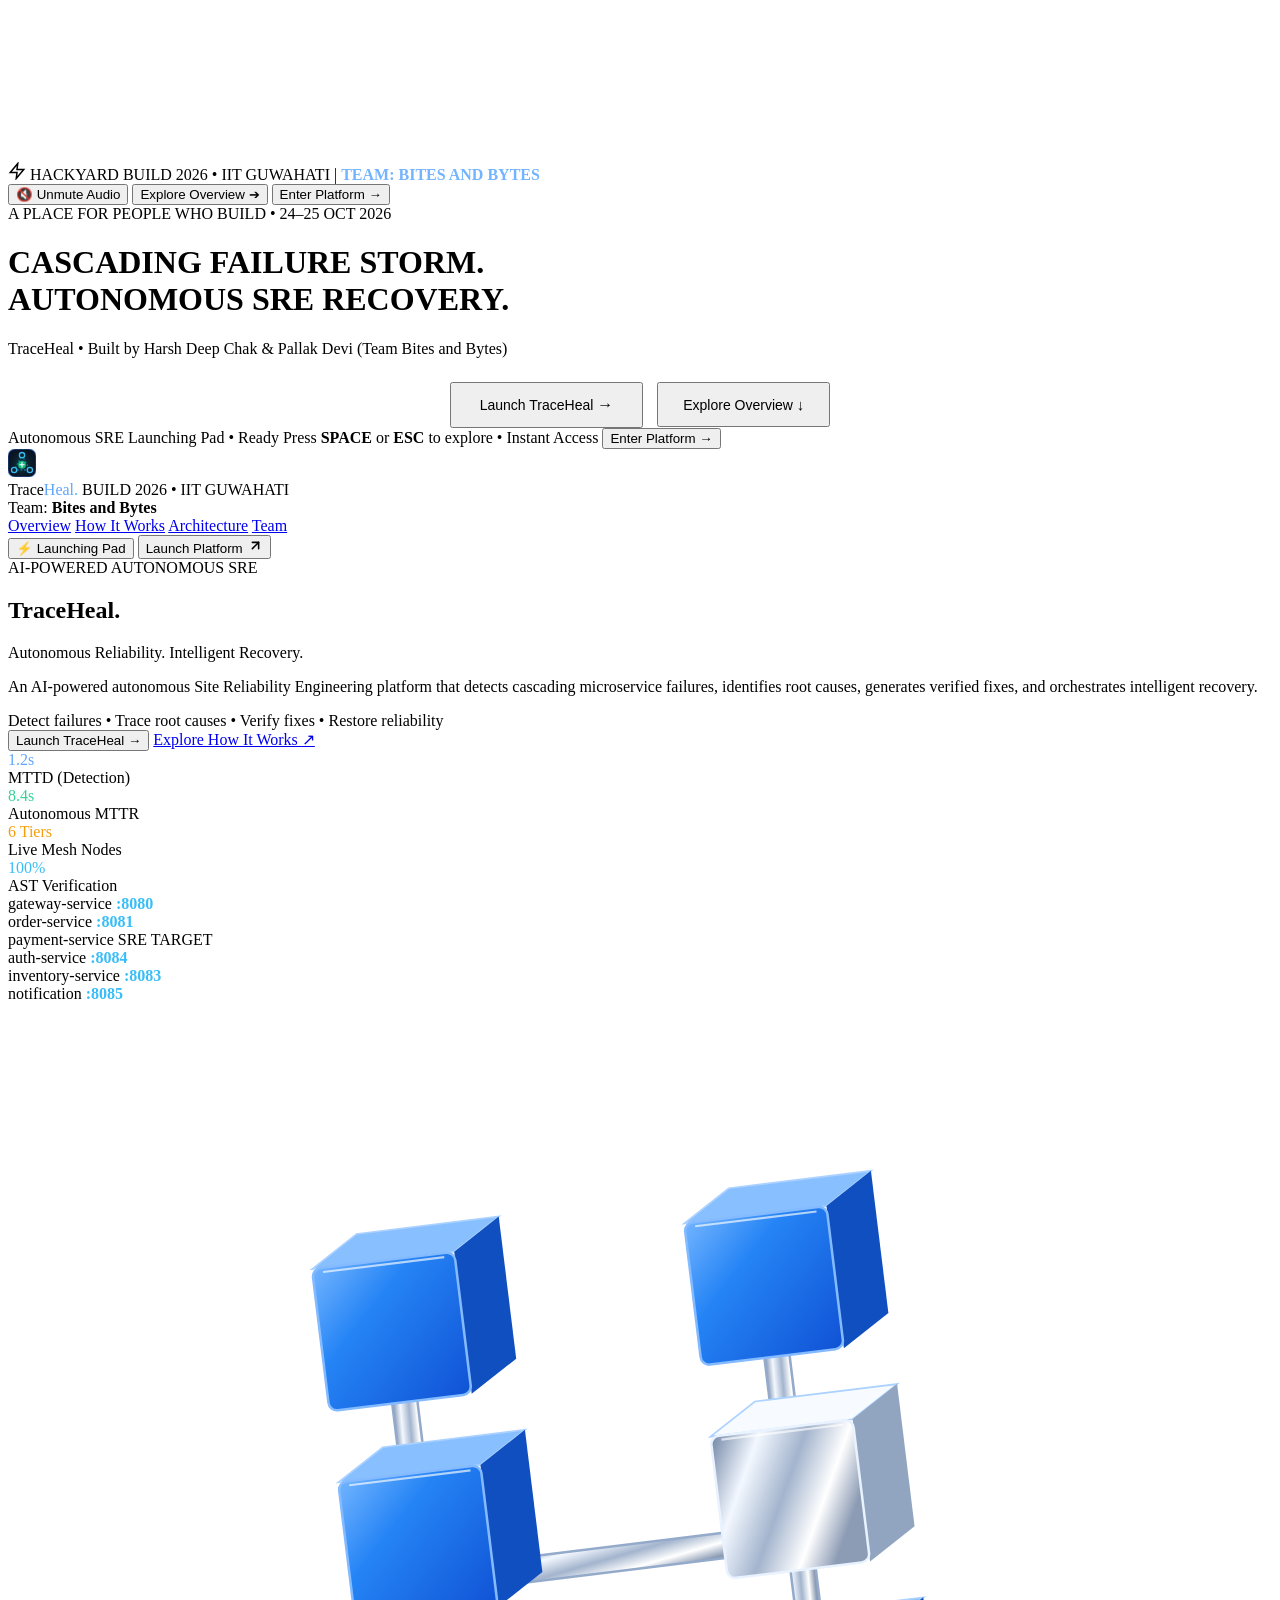
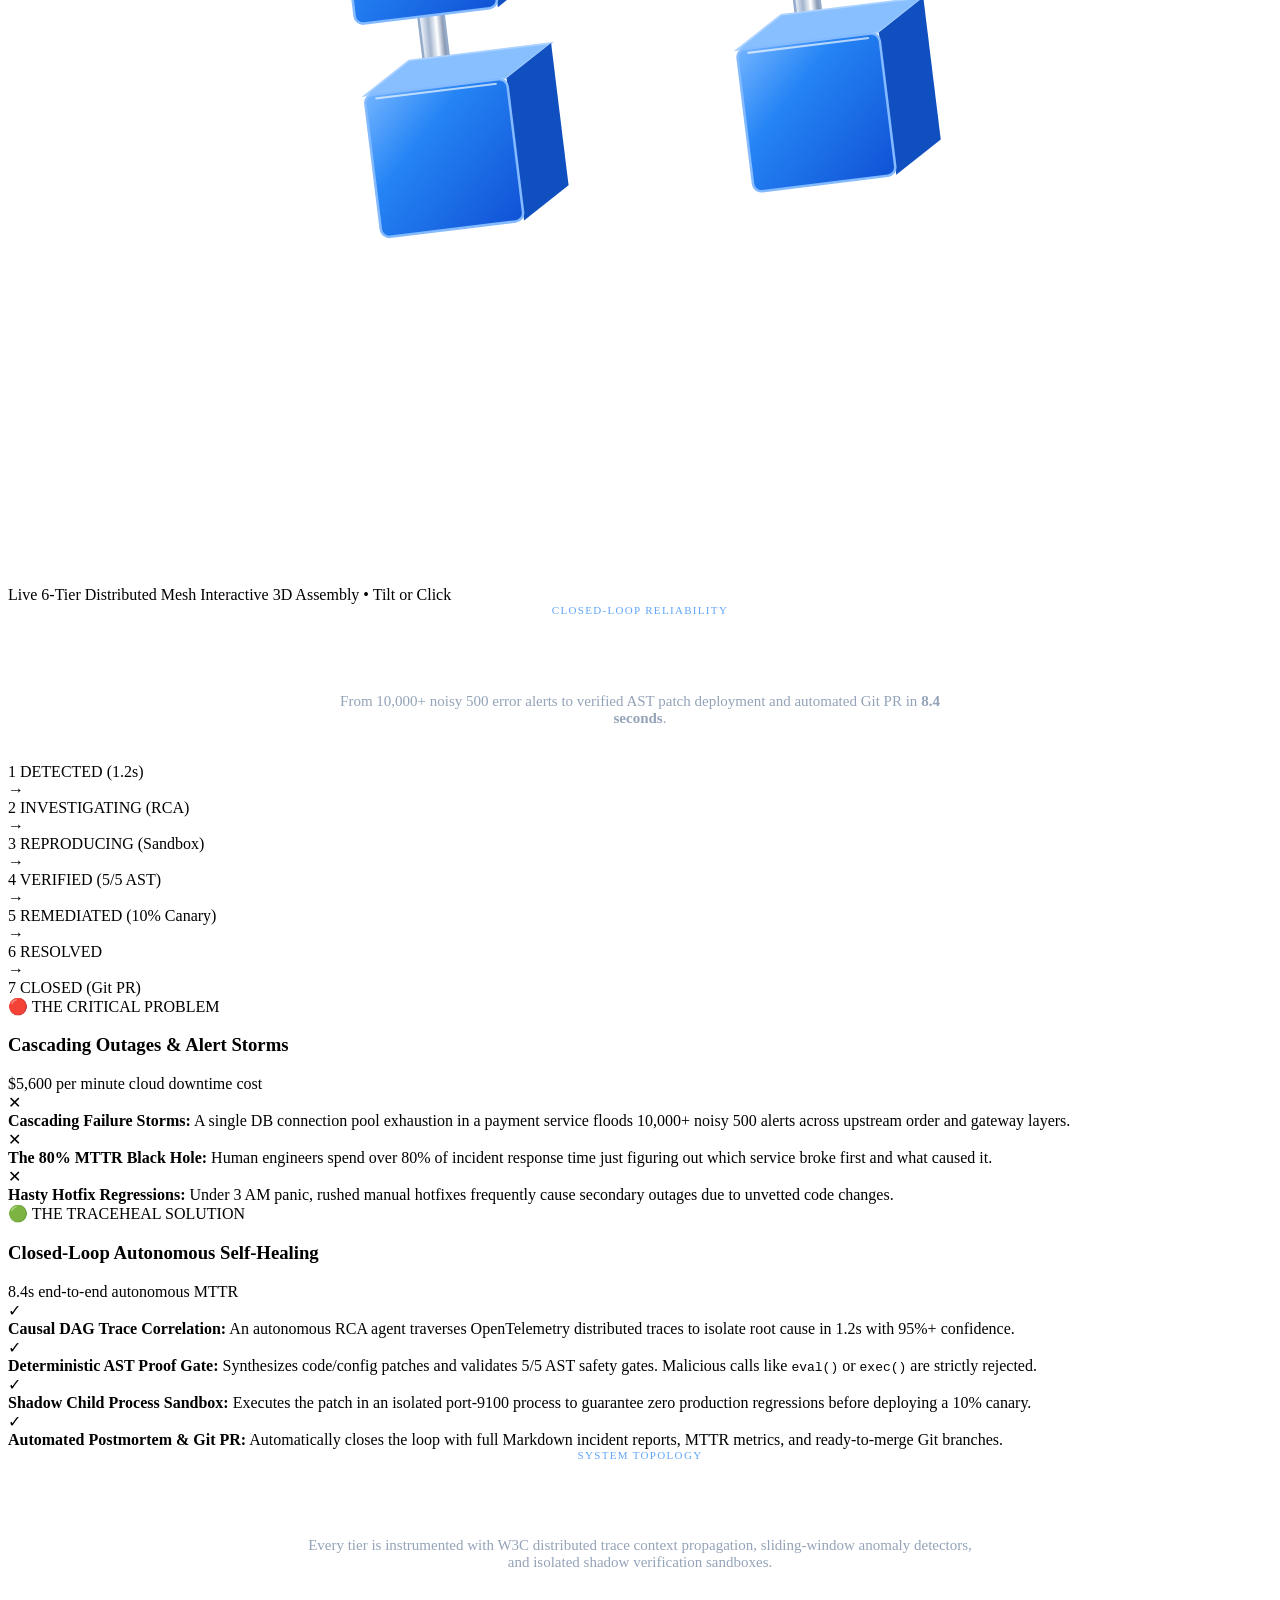
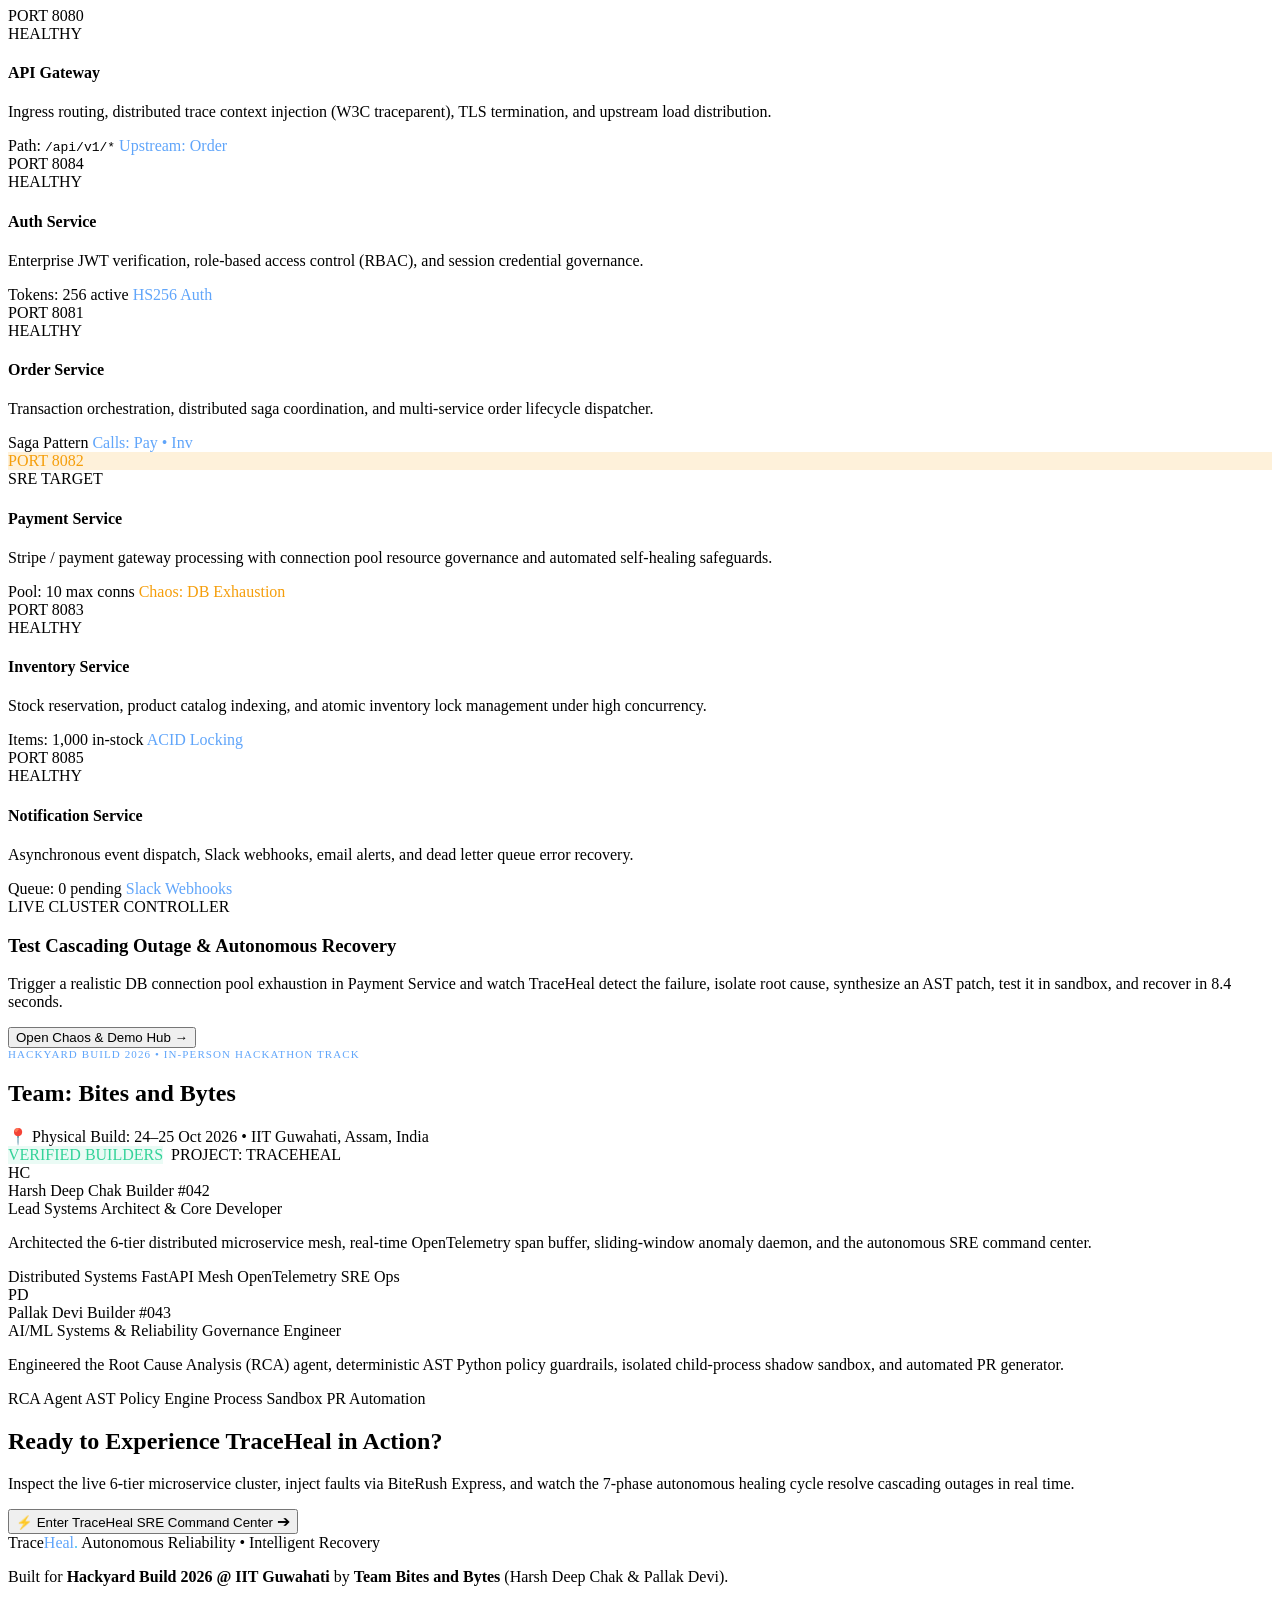
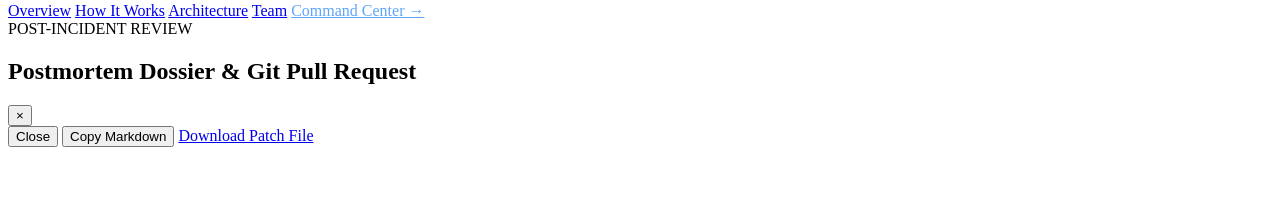
==== commit d0736dc9: "style: convert key headings to high-contrast luxury editorial serif typography" ====
--- a/frontend/index.html
+++ b/frontend/index.html
@@ -6,10 +6,10 @@
   <link rel="icon" type="image/svg+xml" href="/static/img/favicon.svg">
   <title>TraceHeal | Autonomous Incident Investigation & Shadow-Verified Self-Healing Platform</title>
   
-  <!-- Fonts -->
+  <!-- Fonts: IBM Plex Sans, JetBrains Mono, and Editorial High-Contrast Serif (Matching Reference Image) -->
   <link rel="preconnect" href="https://fonts.googleapis.com">
   <link rel="preconnect" href="https://fonts.gstatic.com" crossorigin>
-  <link href="https://fonts.googleapis.com/css2?family=IBM+Plex+Sans:wght@400;500;600;700&family=JetBrains+Mono:wght@400;500;600;700&display=swap" rel="stylesheet">
+  <link href="https://fonts.googleapis.com/css2?family=Bodoni+Moda:ital,opsz,wght@0,6..96,400..900;1,6..96,400..900&family=Cormorant+Garamond:ital,wght@0,400;0,500;0,600;0,700;1,400;1,600&family=IBM+Plex+Sans:wght@400;500;600;700&family=JetBrains+Mono:wght@400;500;600;700&family=Playfair+Display:ital,wght@0,400;0,500;0,600;0,700;0,800;0,900;1,400;1,600;1,700&display=swap" rel="stylesheet">
   
   <!-- Core Stylesheet -->
   <link rel="stylesheet" href="/static/css/style.css">
@@ -314,7 +314,7 @@
           <div style="font-family: var(--font-mono); font-size: 11px; color: #60a5fa; letter-spacing: 0.12em; text-transform: uppercase; margin-bottom: 8px;">
             CLOSED-LOOP RELIABILITY
           </div>
-          <h2 style="font-size: 32px; font-weight: 800; color: #fff; letter-spacing: -0.02em; margin-bottom: 10px;">
+          <h2 style="font-family: var(--font-editorial-serif); font-size: 34px; font-weight: 700; color: #fff; letter-spacing: -0.015em; margin-bottom: 10px;">
             How TraceHeal Self-Heals Cascading Failures
           </h2>
           <p style="font-size: 15px; color: #94a3b8; max-width: 640px; margin: 0 auto;">
@@ -400,7 +400,7 @@
           <div style="font-family: var(--font-mono); font-size: 11px; color: #60a5fa; letter-spacing: 0.12em; text-transform: uppercase; margin-bottom: 8px;">
             SYSTEM TOPOLOGY
           </div>
-          <h2 style="font-size: 32px; font-weight: 800; color: #fff; letter-spacing: -0.02em; margin-bottom: 10px;">
+          <h2 style="font-family: var(--font-editorial-serif); font-size: 34px; font-weight: 700; color: #fff; letter-spacing: -0.015em; margin-bottom: 10px;">
             6-Tier Distributed Mesh Architecture
           </h2>
           <p style="font-size: 15px; color: #94a3b8; max-width: 680px; margin: 0 auto;">
@@ -635,7 +635,7 @@
           <span class="badge" style="background: rgba(37, 132, 245, 0.2); color: #72b4ff; font-size: 9px; font-weight: 700; border: 1px solid rgba(37, 132, 245, 0.4);">HACKYARD BUILD 2026</span>
           <span style="font-size: 11px;">🚀</span>
         </div>
-        <div style="font-size: 11px; font-weight: 700; color: #fff; margin-top: 4px;">Team: Bites and Bytes</div>
+        <div style="font-family: var(--font-editorial-serif); font-size: 13px; font-weight: 700; color: #fff; margin-top: 4px; letter-spacing: 0.02em;">Team: Bites and Bytes</div>
         <div style="font-size: 10px; color: var(--text-muted); display: flex; justify-content: space-between; align-items: center; margin-top: 2px;">
           <span>Harsh Deep &amp; Pallak</span>
           <span style="color: var(--accent); font-weight: 600;">TraceHeal Home &rarr;</span>
@@ -783,6 +783,11 @@
             <span id="audioLabel" class="sr-only">Sound ON</span>
           </button>
 
+          <!-- 3-Min Pitch Demo Preset for Judges -->
+          <button class="btn btn-secondary btn-sm" id="btnJudgeDemo" onclick="window.runJudgePitchDemo()" title="Run Flawless 3-Minute Hackathon Demo Sequence" style="background: rgba(16, 185, 129, 0.15); border-color: rgba(16, 185, 129, 0.4); color: #34d399; font-weight: 600;">
+            <span>🎯 3-Min Pitch</span>
+          </button>
+
           <!-- Safe Test Anomaly Trigger -->
           <button class="btn btn-secondary btn-sm" id="btnSimulateIncident" title="Inject safe test anomaly without auto-healing">
             <svg viewBox="0 0 24 24" width="13" height="13" fill="none" stroke="currentColor" stroke-width="2">
@@ -838,7 +843,62 @@
             </div>
           </div>
 
-          <!-- 4 Compact KPI Cards -->
+          <!-- ⚡ 1-CLICK AUTONOMOUS RECOVERY HERO CENTERPIECE (Hackathon Winning Feature) -->
+          <div class="autoheal-hero-banner" id="autoHealHeroBanner">
+            <!-- Ambient Cyber Background Video -->
+            <video class="hero-bg-video" autoplay loop muted playsinline>
+              <source src="/static/video/hero_bg.mp4" type="video/mp4">
+            </video>
+            <div class="hero-bg-video-overlay"></div>
+
+            <div class="autoheal-hero-left">
+              <div class="autoheal-pulse-glow">
+                <span class="autoheal-spark-icon">⚡</span>
+              </div>
+              <div class="autoheal-hero-text">
+                <div class="autoheal-hero-badge-row">
+                  <span class="badge badge-critical" id="heroIncidentTag">ANOMALY ACTIVE</span>
+                  <span class="hero-target-pill" id="heroServiceTarget">payment-service • DB Pool 10/10 Exhausted</span>
+                  <span class="hero-mttd-pill">MTTD: <strong>1.2s</strong></span>
+                </div>
+                <h3 class="autoheal-hero-title" id="heroBannerTitle">Closed-Loop Autonomous SRE Engine Ready</h3>
+                <p class="autoheal-hero-desc" id="heroBannerDesc">
+                  Cascading fault correlated across W3C traces. Click below to execute 7-step autonomous agent diagnosis, AST-safe patch synthesis, sandbox validation, and canary recovery.
+                </p>
+                <!-- Live 7-Step Progress Stepper Ribbon -->
+                <div class="hero-stepper-track" id="heroStepperTrack">
+                  <div class="hero-step-node active" id="hstep-1" title="Telemetry Anomaly Detected"><span>1</span> DETECT</div>
+                  <div class="hero-step-node" id="hstep-2" title="Causal DAG Root Cause Hypothesis"><span>2</span> RCA</div>
+                  <div class="hero-step-node" id="hstep-3" title="Sandbox Reproduction"><span>3</span> REPRODUCE</div>
+                  <div class="hero-step-node" id="hstep-4" title="AST Guardrail Verification"><span>4</span> VERIFY</div>
+                  <div class="hero-step-node" id="hstep-5" title="Shadow & Policy Check"><span>5</span> REMEDIATE</div>
+                  <div class="hero-step-node" id="hstep-6" title="Canary Live Deployment"><span>6</span> DEPLOY</div>
+                  <div class="hero-step-node" id="hstep-7" title="Recovery & Postmortem PR"><span>7</span> RESOLVE</div>
+                </div>
+              </div>
+            </div>
+
+            <div class="autoheal-hero-actions">
+              <button class="btn-autoheal-mega" id="btnMegaAutoHeal" onclick="window.runOneClickAutoHealHero()">
+                <span class="mega-bolt">⚡</span>
+                <span class="mega-text">
+                  <strong>1-CLICK AUTO-HEAL</strong>
+                  <small id="heroBtnSubtext">Run 7-Step Self-Healing</small>
+                </span>
+                <span class="mega-arrow">➔</span>
+              </button>
+              <div class="hero-action-subrow">
+                <button class="btn btn-ghost btn-xs" onclick="window.runJudgePitchDemo()" title="Run Flawless 3-Min Pitch Sequence">
+                  🎯 3-Min Pitch Demo
+                </button>
+                <button class="btn btn-ghost btn-xs" onclick="simulateIncidentFlow()" title="Inject Chaos Anomaly">
+                  🚨 Inject Chaos
+                </button>
+              </div>
+            </div>
+          </div>
+
+          <!-- 4 Compact KPI Cards with Live Visual Sparklines -->
           <div class="kpi-grid">
             <div class="kpi-card">
               <div class="kpi-top">
@@ -849,6 +909,17 @@
                 <span class="kpi-value" id="metricClusterHealth">100%</span>
                 <span class="kpi-unit">operational</span>
               </div>
+              <!-- Mini SVG Service Health Matrix -->
+              <div class="kpi-sparkline-box" id="kpiHealthChart">
+                <svg viewBox="0 0 160 20" preserveAspectRatio="none">
+                  <rect x="0" y="4" width="22" height="12" rx="2" fill="#10B981" />
+                  <rect x="27" y="4" width="22" height="12" rx="2" fill="#10B981" />
+                  <rect x="54" y="4" width="22" height="12" rx="2" fill="#10B981" id="kpi-rect-payment" />
+                  <rect x="81" y="4" width="22" height="12" rx="2" fill="#10B981" />
+                  <rect x="108" y="4" width="22" height="12" rx="2" fill="#10B981" />
+                  <rect x="135" y="4" width="22" height="12" rx="2" fill="#10B981" />
+                </svg>
+              </div>
               <div class="kpi-footer">
                 <span class="status-indicator-dot" id="kpiServiceHealthDot"></span>
                 <span id="kpiServiceHealthSub">All microservices within SLO</span>
@@ -864,6 +935,13 @@
                 <span class="kpi-value" id="metricActiveIncidents">0</span>
                 <span class="kpi-unit">unresolved</span>
               </div>
+              <!-- Mini Incident Severity Bar -->
+              <div class="kpi-sparkline-box" id="kpiIncidentsChart">
+                <svg viewBox="0 0 160 20" preserveAspectRatio="none">
+                  <rect x="0" y="6" width="160" height="8" rx="4" fill="rgba(255,255,255,0.06)" />
+                  <rect x="0" y="6" width="24" height="8" rx="4" fill="#38BDF8" id="kpi-inc-bar" />
+                </svg>
+              </div>
               <div class="kpi-footer" id="metricIncidentSubtitle">
                 <span class="status-indicator-dot"></span>
                 <span>Zero blocking alerts</span>
@@ -879,6 +957,12 @@
                 <span class="kpi-value" id="metricErrorRate">0.00%</span>
                 <span class="kpi-unit">HTTP 5xx</span>
               </div>
+              <!-- Mini Error Rate Sparkline -->
+              <div class="kpi-sparkline-box" id="kpiErrorChart">
+                <svg viewBox="0 0 160 24" preserveAspectRatio="none">
+                  <path d="M 0 20 Q 40 18, 80 19 T 160 20" fill="none" stroke="#10B981" stroke-width="2" id="kpi-error-line" />
+                </svg>
+              </div>
               <div class="kpi-footer">
                 <span class="status-indicator-dot"></span>
                 <span>Telemetry sliding window nominal</span>
@@ -894,9 +978,92 @@
                 <span class="kpi-value">99.98%</span>
                 <span class="kpi-unit">30-day uptime</span>
               </div>
+              <!-- 30-Day SLA Blocks Ribbon -->
+              <div class="uptime-blocks-ribbon" title="30-day rolling uptime history">
+                <span class="uptime-block"></span><span class="uptime-block"></span><span class="uptime-block"></span><span class="uptime-block"></span><span class="uptime-block"></span>
+                <span class="uptime-block"></span><span class="uptime-block"></span><span class="uptime-block"></span><span class="uptime-block"></span><span class="uptime-block"></span>
+                <span class="uptime-block"></span><span class="uptime-block"></span><span class="uptime-block"></span><span class="uptime-block"></span><span class="uptime-block"></span>
+                <span class="uptime-block"></span><span class="uptime-block"></span><span class="uptime-block"></span><span class="uptime-block"></span><span class="uptime-block"></span>
+                <span class="uptime-block"></span><span class="uptime-block"></span><span class="uptime-block"></span><span class="uptime-block"></span><span class="uptime-block"></span>
+                <span class="uptime-block"></span><span class="uptime-block"></span><span class="uptime-block"></span><span class="uptime-block"></span><span class="uptime-block" id="uptime-last-block"></span>
+              </div>
               <div class="kpi-footer">
                 <span class="status-indicator-dot"></span>
                 <span>AST &amp; Deadlock Safety Gates active</span>
+              </div>
+            </div>
+          </div>
+
+          <!-- Real-Time Telemetry & Adaptive Anomaly Radar Chart -->
+          <div class="telemetry-radar-card">
+            <div class="radar-header">
+              <div class="radar-title-group">
+                <span style="font-size: 16px;">📈</span>
+                <div>
+                  <h2>Live Mesh Telemetry &amp; Adaptive Anomaly Observer</h2>
+                  <div style="font-size: 11px; color: var(--text-muted); margin-top: 2px;">
+                    Continuous sliding-window observability with real-time RPS, latency jitter, and anomaly threshold correlation.
+                  </div>
+                </div>
+                <span class="radar-live-badge">
+                  <span class="status-indicator-dot"></span> LIVE 2.0 RPS
+                </span>
+              </div>
+              <div class="radar-metrics-ribbon">
+                <div class="radar-metric-chip">
+                  <span>Throughput:</span> <strong id="radarRpsVal">2.0 RPS</strong>
+                </div>
+                <div class="radar-metric-chip">
+                  <span>p95 Latency:</span> <strong id="radarLatVal">18.4ms</strong>
+                </div>
+                <div class="radar-metric-chip">
+                  <span>Anomaly Threshold:</span> <strong style="color: #f87171;">15.0% Window</strong>
+                </div>
+              </div>
+            </div>
+
+            <!-- Dynamic Telemetry Wave Chart Container -->
+            <div class="radar-canvas-container" id="telemetryChartBox">
+              <svg viewBox="0 0 900 160" preserveAspectRatio="none" id="telemetryRadarSvg">
+                <defs>
+                  <linearGradient id="rpsAreaGrad" x1="0%" y1="0%" x2="0%" y2="100%">
+                    <stop offset="0%" stop-color="#38bdf8" stop-opacity="0.35" />
+                    <stop offset="100%" stop-color="#38bdf8" stop-opacity="0.0" />
+                  </linearGradient>
+                  <linearGradient id="errAreaGrad" x1="0%" y1="0%" x2="0%" y2="100%">
+                    <stop offset="0%" stop-color="#ef4444" stop-opacity="0.45" />
+                    <stop offset="100%" stop-color="#ef4444" stop-opacity="0.0" />
+                  </linearGradient>
+                </defs>
+
+                <!-- Grid Guide Lines -->
+                <line x1="0" y1="40" x2="900" y2="40" stroke="rgba(255,255,255,0.05)" stroke-dasharray="4 4" />
+                <line x1="0" y1="80" x2="900" y2="80" stroke="rgba(255,255,255,0.05)" stroke-dasharray="4 4" />
+                <line x1="0" y1="120" x2="900" y2="120" stroke="rgba(255,255,255,0.05)" stroke-dasharray="4 4" />
+
+                <!-- Anomaly Horizon Threshold Line -->
+                <line x1="0" y1="35" x2="900" y2="35" stroke="#ef4444" stroke-width="1.2" stroke-dasharray="5 5" opacity="0.6" />
+                <text x="890" y="30" fill="#ef4444" font-size="9" font-family="JetBrains Mono, monospace" text-anchor="end" opacity="0.8">ANOMALY THRESHOLD (15%)</text>
+
+                <!-- Telemetry Area & Wave Line -->
+                <path id="radarAreaPath" d="M 0 160 L 0 110 Q 150 90, 300 105 T 600 95 T 900 100 L 900 160 Z" fill="url(#rpsAreaGrad)" />
+                <path id="radarWavePath" d="M 0 110 Q 150 90, 300 105 T 600 95 T 900 100" fill="none" stroke="#38bdf8" stroke-width="2.5" />
+              </svg>
+            </div>
+
+            <div class="radar-footer-bar">
+              <div class="radar-legend">
+                <div class="radar-legend-item">
+                  <span class="radar-legend-line" style="background: #38bdf8;"></span>
+                  <span>Synthetic Request Throughput (RPS)</span>
+                </div>
+                <div class="radar-legend-item">
+                  <span class="radar-legend-line" style="background: #ef4444; border-top: 1px dashed #ef4444;"></span>
+                  <span>Adaptive Anomaly Boundary</span>
+                </div>
+              </div>
+              <div style="font-family: var(--font-mono); font-size: 10.5px;">
+                Sampling: <strong>2s sliding window</strong> • OTLP telemetry pipeline: <span style="color: #34d399;">UP</span>
               </div>
             </div>
           </div>
@@ -1276,6 +1443,39 @@
             </div>
           </div>
 
+          <!-- Visual Causal Failure Propagation DAG Graph -->
+          <div class="card" style="margin-bottom: 16px;">
+            <div class="card-header">
+              <div class="card-title-group">
+                <span class="card-title">Causal Dependency &amp; Blast Radius Propagation DAG</span>
+                <span class="badge badge-critical" id="dagImpactBadge">Blast Radius: 3 Tiers</span>
+              </div>
+              <span style="font-family: var(--font-mono); font-size: 11px; color: var(--accent);">W3C Distributed Trace Context (traceparent)</span>
+            </div>
+            <div class="card-body" id="causalDagContainer" style="padding: 16px 20px;">
+              <div class="dag-tree-flow">
+                <div class="dag-node-item edge-ingress">
+                  <div class="dag-icon">🌐</div>
+                  <div class="dag-title">gateway-service</div>
+                  <div class="dag-sub">HTTP 502 Bad Gateway</div>
+                </div>
+                <div class="dag-arrow-flow error">➔</div>
+                <div class="dag-node-item edge-transit">
+                  <div class="dag-icon">🛒</div>
+                  <div class="dag-title">order-service</div>
+                  <div class="dag-sub">POST /orders/checkout (500)</div>
+                </div>
+                <div class="dag-arrow-flow error">➔</div>
+                <div class="dag-node-item root-cause-card">
+                  <span class="root-cause-tag">ROOT CAUSE</span>
+                  <div class="dag-icon">💳</div>
+                  <div class="dag-title" style="color: #f87171;">payment-service</div>
+                  <div class="dag-sub" style="color: #fca5a5;">DB Pool Exhaustion (10/10 Active)</div>
+                </div>
+              </div>
+            </div>
+          </div>
+
           <!-- Diagnostic & Evidence Grid -->
           <div class="two-col-grid">
             
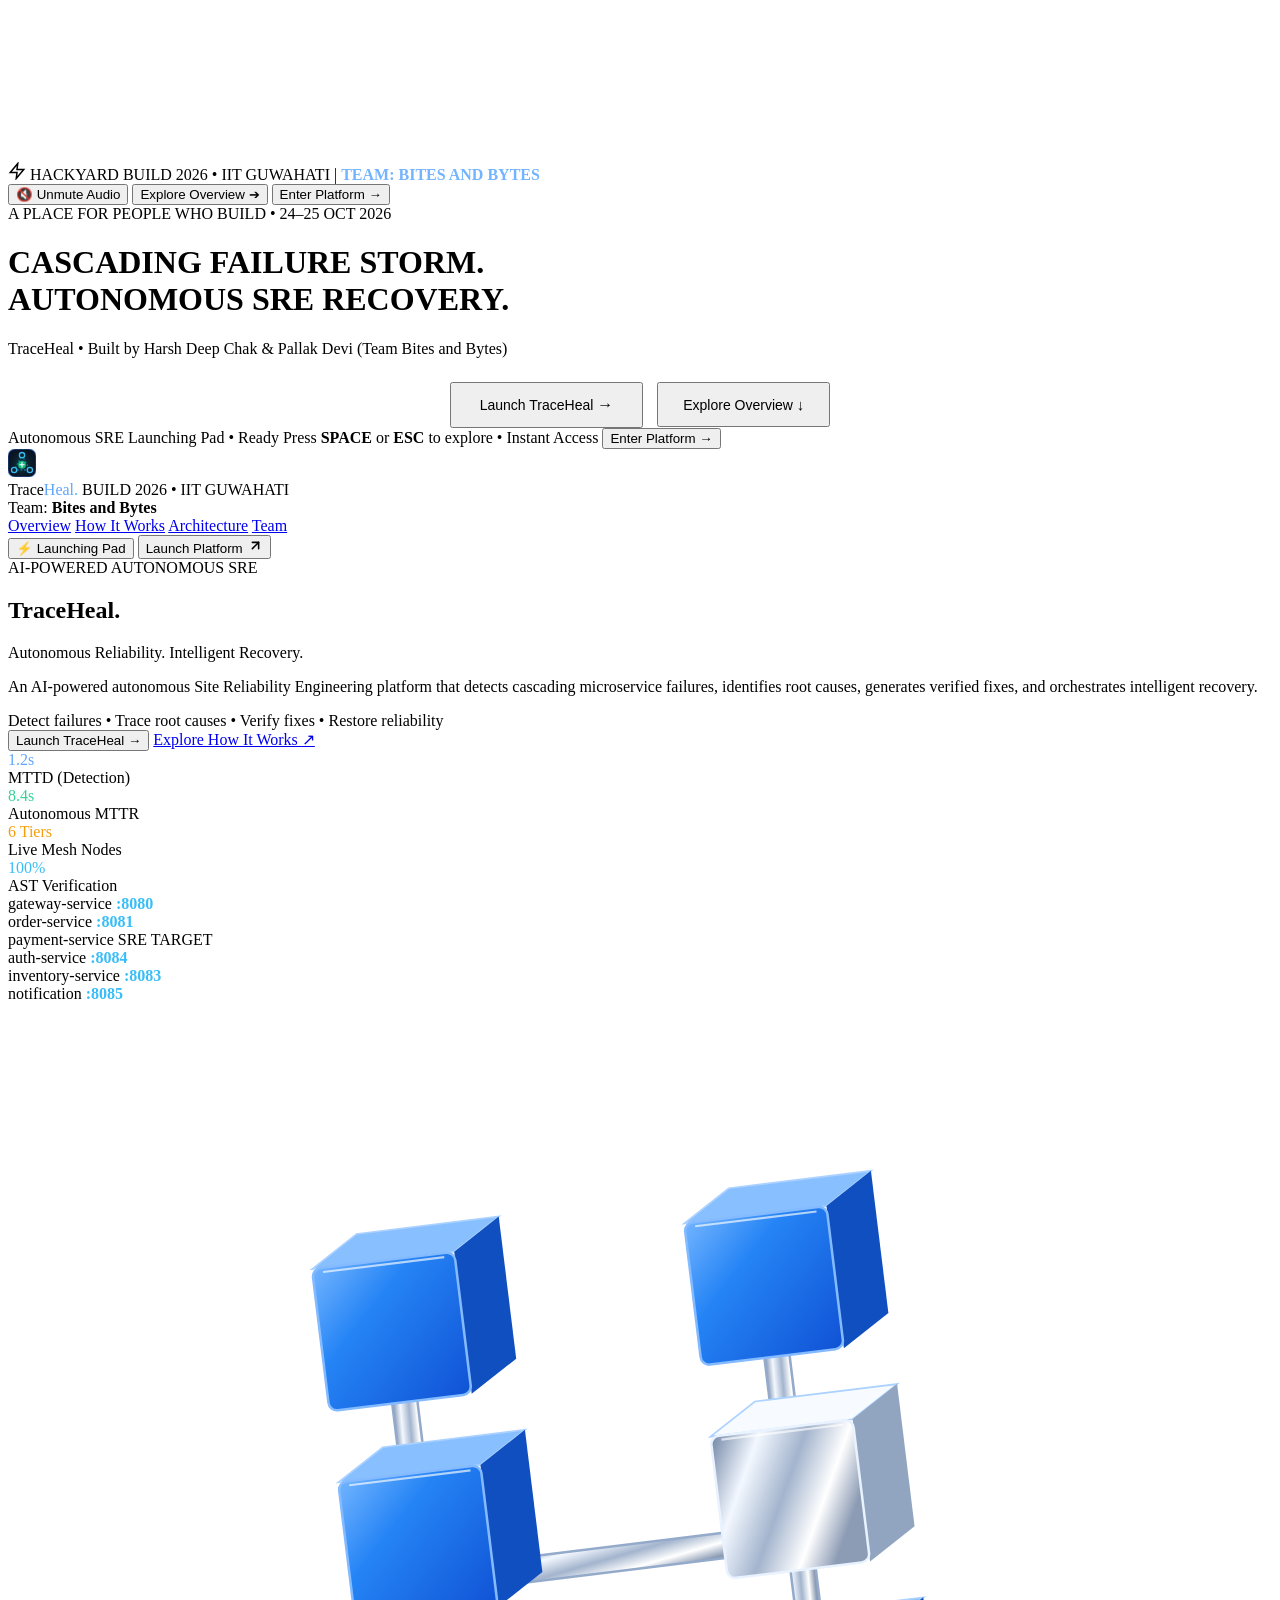
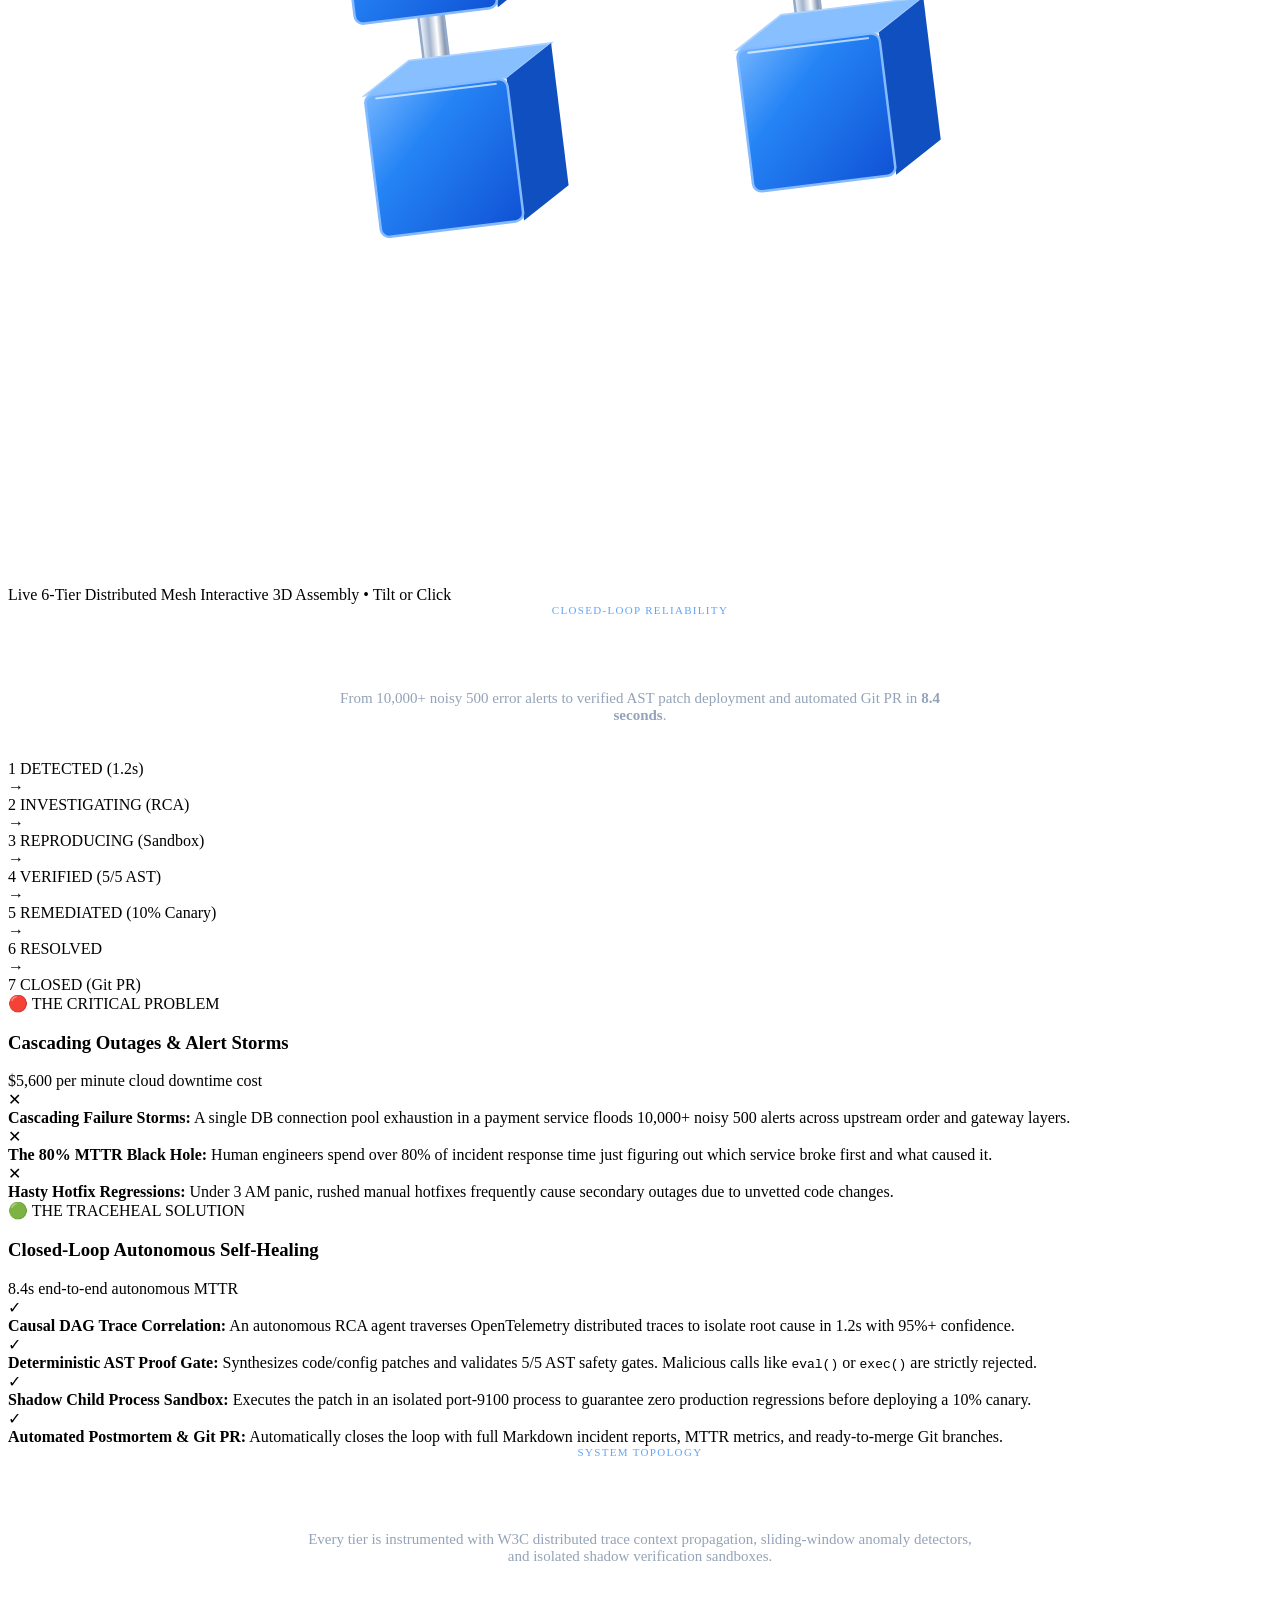
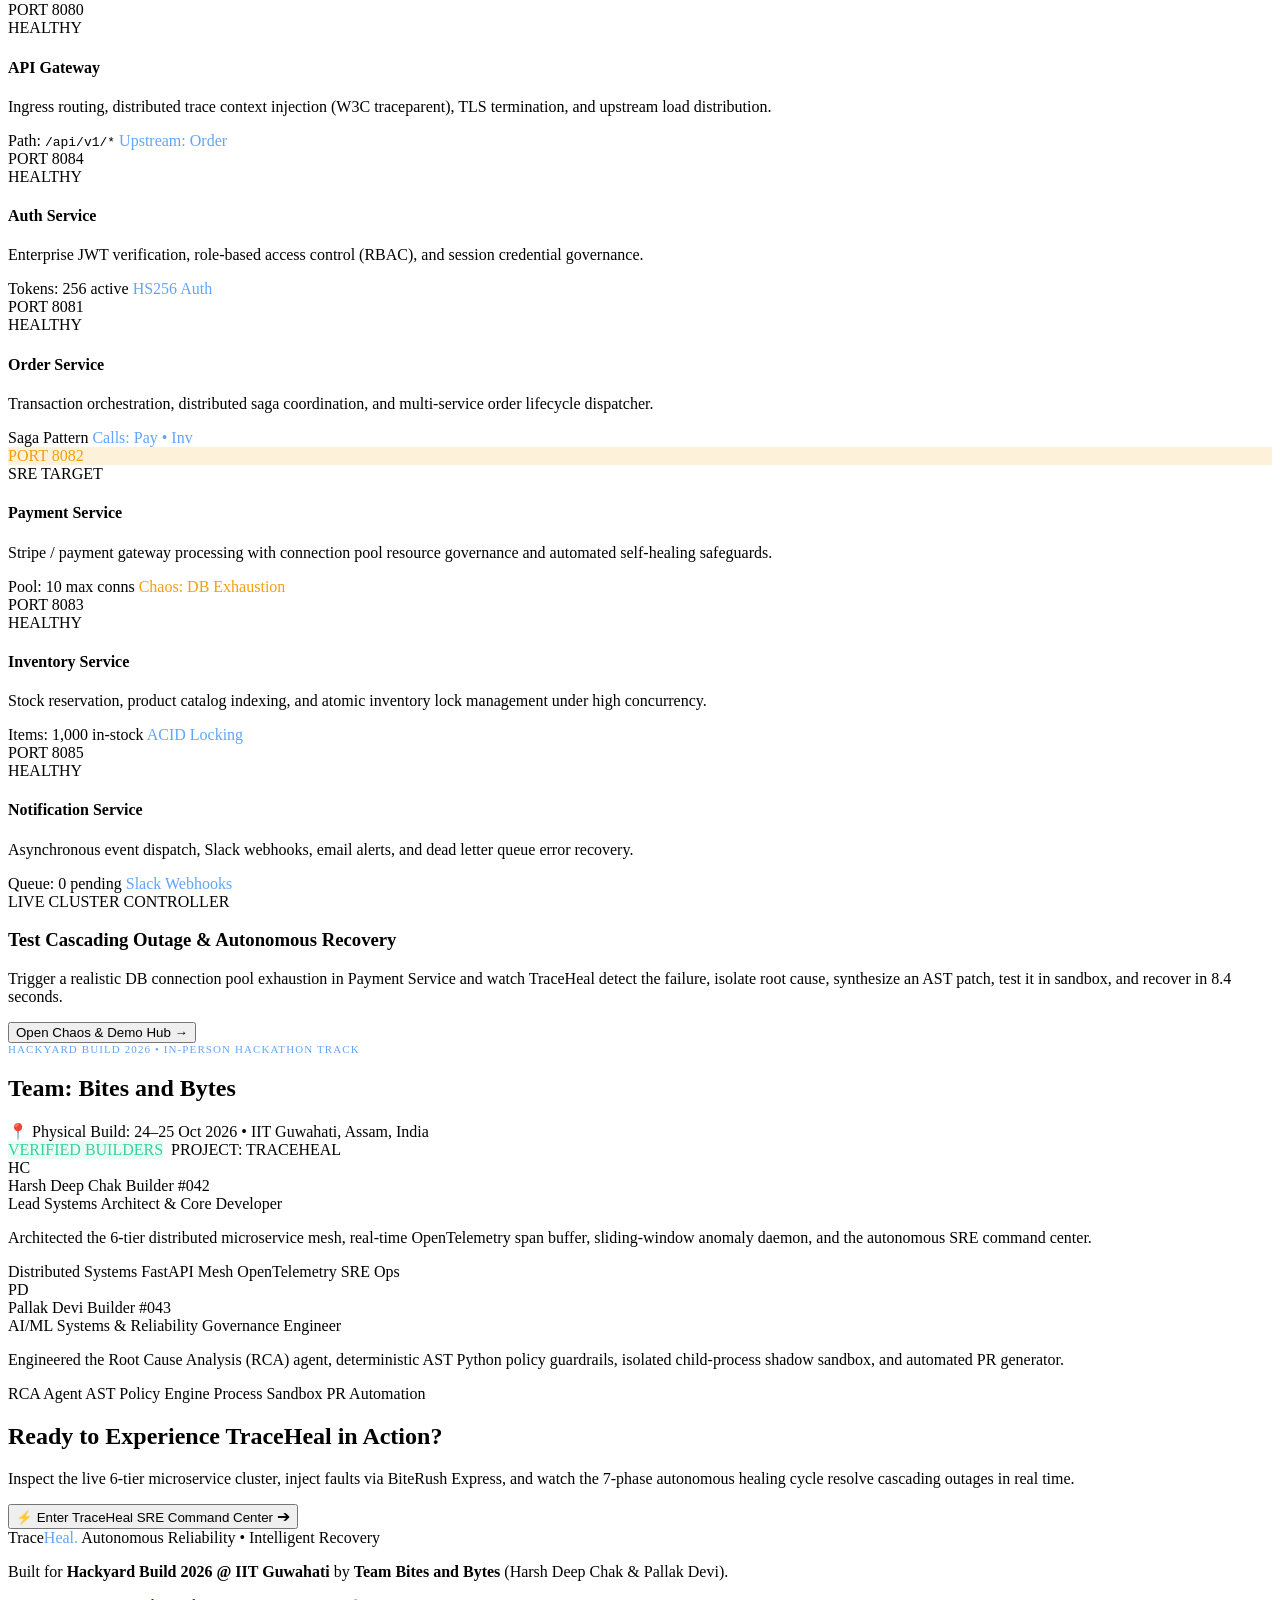
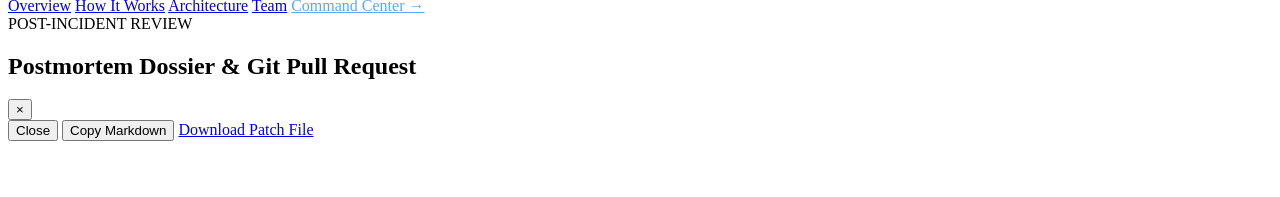
==== commit 341119dc: "feat(deploy): optimize Vercel deployment with hero background video" ====
--- a/frontend/index.html
+++ b/frontend/index.html
@@ -6,10 +6,10 @@
   <link rel="icon" type="image/svg+xml" href="/static/img/favicon.svg">
   <title>TraceHeal | Autonomous Incident Investigation & Shadow-Verified Self-Healing Platform</title>
   
-  <!-- Fonts: IBM Plex Sans, JetBrains Mono, and Editorial High-Contrast Serif (Matching Reference Image) -->
+  <!-- Fonts -->
   <link rel="preconnect" href="https://fonts.googleapis.com">
   <link rel="preconnect" href="https://fonts.gstatic.com" crossorigin>
-  <link href="https://fonts.googleapis.com/css2?family=Bodoni+Moda:ital,opsz,wght@0,6..96,400..900;1,6..96,400..900&family=Cormorant+Garamond:ital,wght@0,400;0,500;0,600;0,700;1,400;1,600&family=IBM+Plex+Sans:wght@400;500;600;700&family=JetBrains+Mono:wght@400;500;600;700&family=Playfair+Display:ital,wght@0,400;0,500;0,600;0,700;0,800;0,900;1,400;1,600;1,700&display=swap" rel="stylesheet">
+  <link href="https://fonts.googleapis.com/css2?family=IBM+Plex+Sans:wght@400;500;600;700&family=JetBrains+Mono:wght@400;500;600;700&display=swap" rel="stylesheet">
   
   <!-- Core Stylesheet -->
   <link rel="stylesheet" href="/static/css/style.css">
@@ -314,7 +314,7 @@
           <div style="font-family: var(--font-mono); font-size: 11px; color: #60a5fa; letter-spacing: 0.12em; text-transform: uppercase; margin-bottom: 8px;">
             CLOSED-LOOP RELIABILITY
           </div>
-          <h2 style="font-family: var(--font-editorial-serif); font-size: 34px; font-weight: 700; color: #fff; letter-spacing: -0.015em; margin-bottom: 10px;">
+          <h2 style="font-size: 32px; font-weight: 800; color: #fff; letter-spacing: -0.02em; margin-bottom: 10px;">
             How TraceHeal Self-Heals Cascading Failures
           </h2>
           <p style="font-size: 15px; color: #94a3b8; max-width: 640px; margin: 0 auto;">
@@ -400,7 +400,7 @@
           <div style="font-family: var(--font-mono); font-size: 11px; color: #60a5fa; letter-spacing: 0.12em; text-transform: uppercase; margin-bottom: 8px;">
             SYSTEM TOPOLOGY
           </div>
-          <h2 style="font-family: var(--font-editorial-serif); font-size: 34px; font-weight: 700; color: #fff; letter-spacing: -0.015em; margin-bottom: 10px;">
+          <h2 style="font-size: 32px; font-weight: 800; color: #fff; letter-spacing: -0.02em; margin-bottom: 10px;">
             6-Tier Distributed Mesh Architecture
           </h2>
           <p style="font-size: 15px; color: #94a3b8; max-width: 680px; margin: 0 auto;">
@@ -635,7 +635,7 @@
           <span class="badge" style="background: rgba(37, 132, 245, 0.2); color: #72b4ff; font-size: 9px; font-weight: 700; border: 1px solid rgba(37, 132, 245, 0.4);">HACKYARD BUILD 2026</span>
           <span style="font-size: 11px;">🚀</span>
         </div>
-        <div style="font-family: var(--font-editorial-serif); font-size: 13px; font-weight: 700; color: #fff; margin-top: 4px; letter-spacing: 0.02em;">Team: Bites and Bytes</div>
+        <div style="font-size: 11px; font-weight: 700; color: #fff; margin-top: 4px;">Team: Bites and Bytes</div>
         <div style="font-size: 10px; color: var(--text-muted); display: flex; justify-content: space-between; align-items: center; margin-top: 2px;">
           <span>Harsh Deep &amp; Pallak</span>
           <span style="color: var(--accent); font-weight: 600;">TraceHeal Home &rarr;</span>
